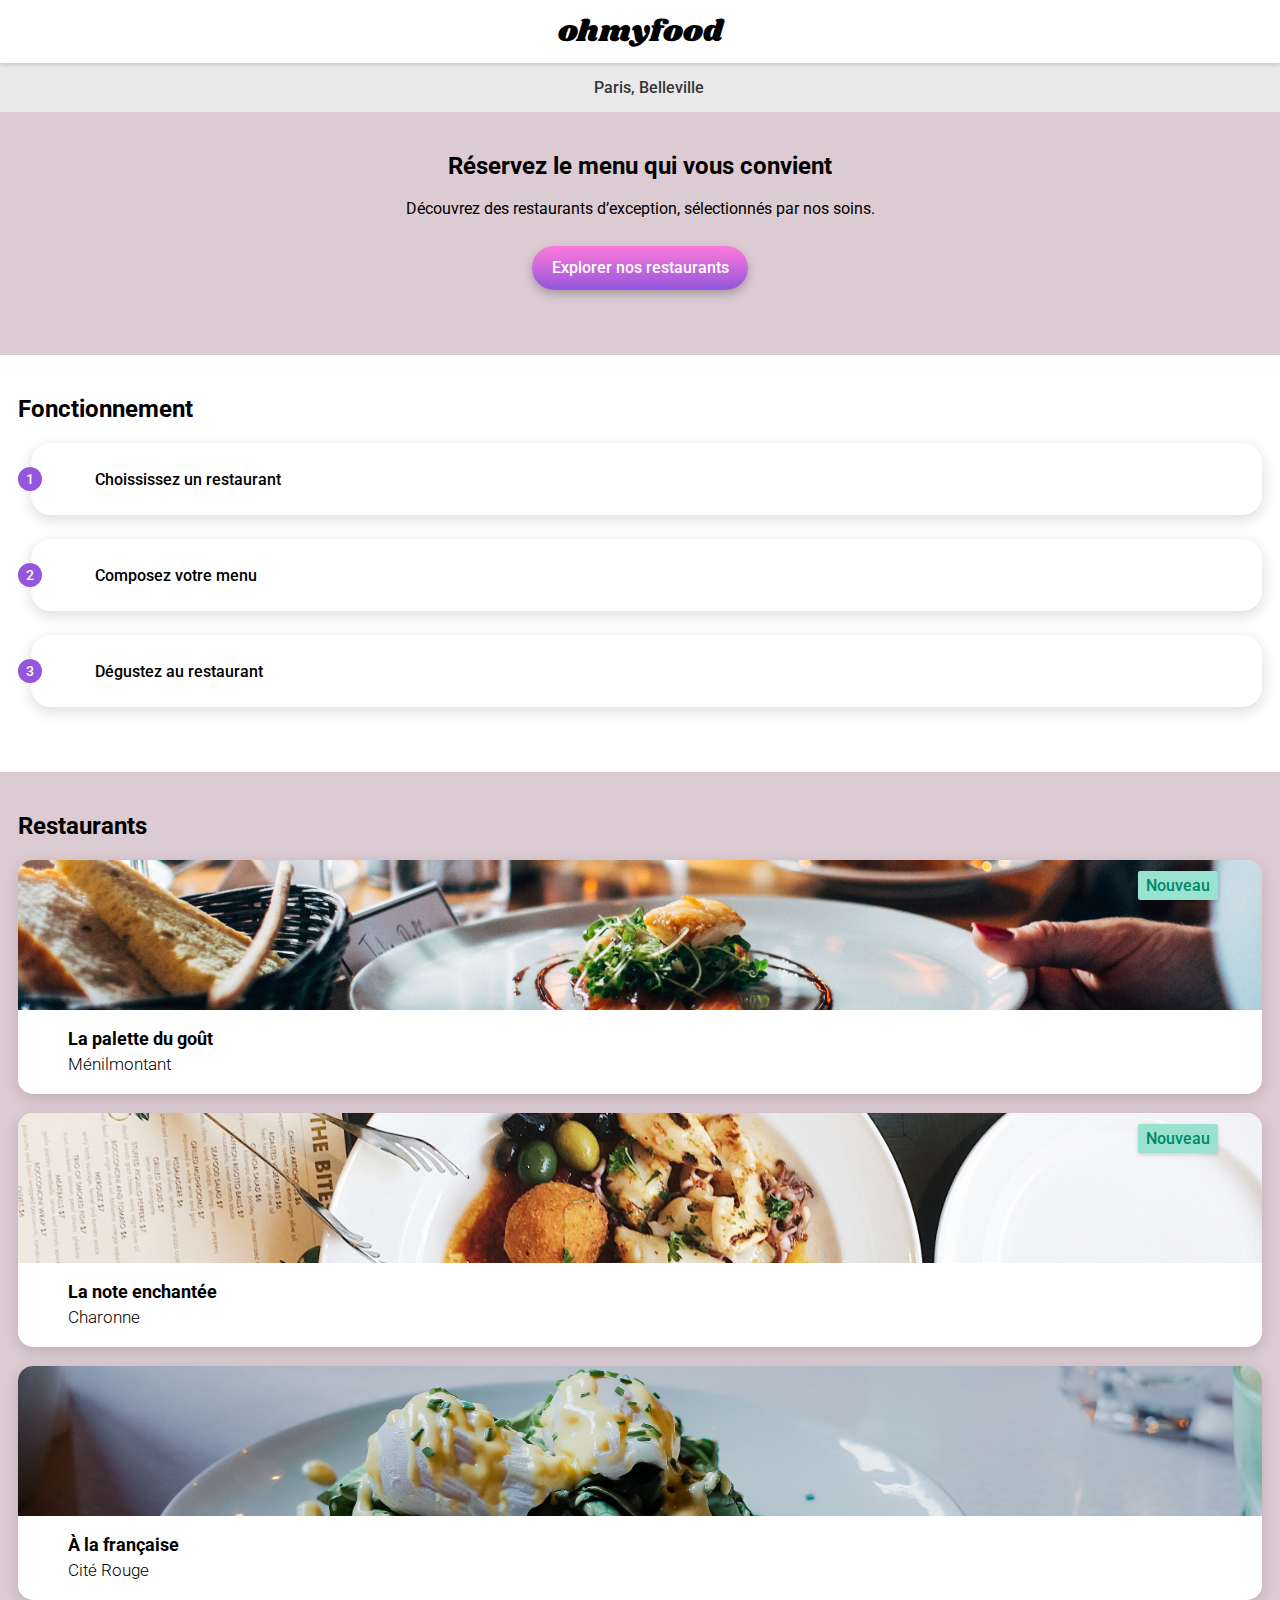
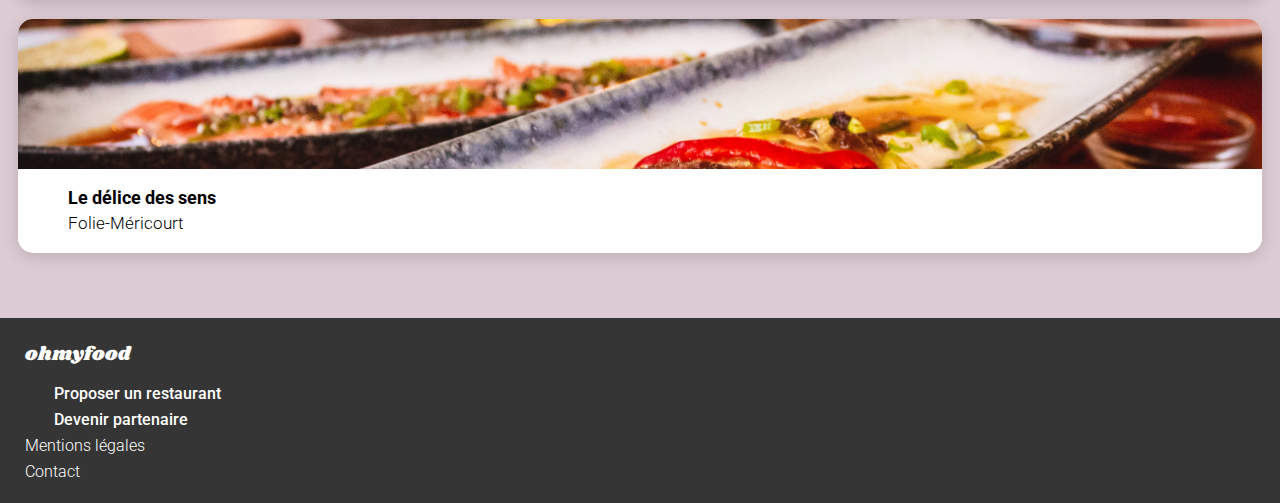
==== index.html @ e741d284 "scss page resto" ====
<!DOCTYPE html>
<html lang="fr">
<head>
    <meta charset="UTF-8">
    <meta name="viewport" content="width=device-width, initial-scale=1.0">
    <title>OhMyFood</title>
    <link rel="preconnect" href="https://fonts.googleapis.com">
    <link rel="preconnect" href="https://fonts.gstatic.com" crossorigin>
    <link href="https://fonts.googleapis.com/css2?family=Roboto:wght@300;400;500;700&display=swap" rel="stylesheet"> 
    <link href="https://fonts.googleapis.com/css2?family=Shrikhand&display=swap" rel="stylesheet">

    <link rel="stylesheet" href="https://cdnjs.cloudflare.com/ajax/libs/font-awesome/6.2.1/css/all.min.css"
        integrity="sha512-MV7K8+y+gLIBoVD59lQIYicR65iaqukzvf/nwasF0nqhPay5w/9lJmVM2hMDcnK1OnMGCdVK+iQrJ7lzPJQd1w=="
        crossorigin="anonymous" referrerpolicy="no-referrer">

    <link rel="stylesheet" href="assets/accueil.css">
    

</head>
<body>    
    <header class="conteneur-flex">
        <a href="index.html" class="logo">
            <h1 class=" titre">ohmyfood</h1>
        </a>
        <div class="localisation conteneur-flex">
            <i class="fa-solid fa-location-dot"></i>
            <p>Paris, Belleville</p>
        </div>
    </header>

    <main>
        <section id="infos" class="infos conteneur-flex">
            <h2 class="sous-titre">Réservez le menu qui vous convient</h2>
            <p>Découvrez des restaurants d’exception, sélectionnés par nos soins.</p>
            <a href="#restaurants" class="btn font-500">Explorer nos restaurants</a>
        </section>

        <section id="fonctionnement" class="fonctionnement bkg-white">
            <h2 class="sous-titre">Fonctionnement</h2>
            <ul class="list-infos conteneur-flex">
                <li class="conteneur-flex">
                    <div class="numero conteneur-flex">
                        <p class="font-500">1</p>
                    </div>
                    <div class="etape conteneur-flex bkg-white">
                        <i class="fa-solid fa-mobile-screen-button"></i>
                        <p class="font-500">Choississez un restaurant</p>
                    </div>
                </li>
                <li class="conteneur-flex">
                    <div class="numero conteneur-flex">
                        <p class="font-500">2</p>
                    </div>
                    <div class="etape conteneur-flex bkg-white">
                        <i class="fa-solid fa-list-ul"></i>
                        <p class="font-500">Composez votre menu</p>
                    </div>
                </li>
                <li class="conteneur-flex">
                    <div class="numero conteneur-flex">
                        <p class="font-500">3</p>
                    </div>
                    <div class="etape conteneur-flex bkg-white">
                        <i class="fa-solid fa-store color-purple"></i>
                        <p class="font-500">Dégustez au restaurant</p>
                    </div>
                </li>
            </ul>
        </section>

        <section id="restaurants" class="restaurants">
            <h2 class="sous-titre">Restaurants</h2>
            <div class="conteneur-grid">
                
                <article class="restaurant bkg-white">
                    <a href="restaurants/1-LaPaletteDuGout.html" class="contener">        
                        <div class="card-image">
                            <img src="assets/images/restaurants/jay-wennington-N_Y88TWmGwA-unsplash.jpg" alt="" class="restaurant-img">
                            <div class="tag-new conteneur-flex font-500"><p>Nouveau</p></div>
                        </div>
                        <div class="card-content conteneur-flex">
                            <div class="card-text">
                                <h3 class="card-title">La palette du goût</h3>
                                <p class="card-infos">Ménilmontant</p>
                            </div>
                            <a href="#">
                                <div class="card-like">
                                    <i class="fa-regular fa-heart"></i>
                                    <i class="fa-solid fa-heart"></i>
                                </div>
                            </a>

                        </div> 
                    </a>
                </article>                

                <article class="restaurant bkg-white">
                    <a href="restaurants/2-LaNoteEnchantee.html" class="contener">
                        <div class="card-image">
                            <img src="assets/images/restaurants/stil-u2Lp8tXIcjw-unsplash.jpg" alt="" class="restaurant-img">
                            <div class="tag-new conteneur-flex font-500"><p>Nouveau</p></div>
                        </div>
                        <div class="card-content conteneur-flex">
                            <div class="card-text">
                                <h3 class="card-title">La note enchantée</h3>
                                <p class="card-infos">Charonne</p>
                            </div>
                            <div class="card-like">
                                <i class="fa-regular fa-heart"></i>
                                <i class="fa-solid fa-heart"></i>
                            </div>
                        </div>
                    </a>
                </article>

                <article class="restaurant bkg-white">
                    <a href="restaurants/3-ALaFrançaise.html" class="contener">    
                        <div class="card-image">
                            <img src="assets/images/restaurants/toa-heftiba-DQKerTsQwi0-unsplash.jpg" alt="" class="restaurant-img">
                        </div>
                        <div class="card-content conteneur-flex">
                            <div class="card-text">
                                <h3 class="card-title">À la française</h3>
                                <p class="card-infos">Cité Rouge</p>
                            </div>
                            <div class="card-like">
                                <i class="fa-regular fa-heart"></i>
                                <i class="fa-solid fa-heart"></i>
                            </div>
                        </div>
                    </a>
                </article>

                <article class="restaurant bkg-white">
                    <a href="restaurants/4-LeDeliceDesSens.html" class="contener">
                        <div class="card-image">
                            <img src="assets/images/restaurants/louis-hansel-shotsoflouis-qNBGVyOCY8Q-unsplash.jpg" alt="" class="restaurant-img">
                        </div>
                        <div class="card-content conteneur-flex">
                            <div class="card-text">
                                <h3 class="card-title">Le délice des sens</h3>
                                <p class="card-infos">Folie-Méricourt</p>
                            </div>
                            <div class="card-like">
                                <i class="fa-regular fa-heart"></i>
                                <i class="fa-solid fa-heart"></i>
                            </div>
                        </div>
                    </a>
                </article>
            </div>
        </section>
   </main>

   <footer class="conteneur-flex">    
        <h2 class="titre-site titre">ohmyfood</h2>
        
        <ul class="lien-footer conteneur-flex">
            <li class="conteneur-flex">
                <div class="icone-footer conteneur-flex">
                    <i class="fa-solid fa-utensils"></i>
                </div>
                <a href="#" class="font-500">Proposer un restaurant</a>
            </li>
            <li class="conteneur-flex">
                <div class="icone-footer conteneur-flex">
                    <i class="fa-solid fa-handshake-angle"></i>
                </div>
                <a href="#" class="font-500">Devenir partenaire</a>
            </li>
            <li class="conteneur-flex">
                <a href="#" class="font-300">Mentions légales</a>
            </li>
            <li class="conteneur-flex">
                <a href="mailto:#" class="font-300">Contact</a>
            </li>
        </ul>
   </footer>
    
</body>
</html>
---- assets/accueil.css ----
@charset "UTF-8";
/* ---------- [ RESET ] */
html, body, div, span, applet, object, iframe,
h1, h2, h3, h4, h5, h6, p, blockquote, pre, a,
abbr, acronym, address, big, cite, code, del, dfn, em, img, ins, kbd, q, s,
samp, small, strike, strong, sub, sup, tt, var, dl, dt, dd, ol, ul, li,
fieldset, form, label, legend, table, caption, tbody, tfoot, thead, tr, th, td, input, button {
  margin: 0;
  padding: 0;
  border: 0;
  outline: 0;
  font-weight: inherit;
  font-style: inherit;
  font-family: inherit;
  vertical-align: baseline;
}

ol,
ul {
  list-style: none;
}

table {
  border-collapse: separate;
  border-spacing: 0;
  vertical-align: middle;
}

caption,
th,
td {
  text-align: left;
  font-weight: normal;
  vertical-align: middle;
}

a {
  text-decoration: none;
}

a img {
  border: none;
}

article, aside, canvas, details, figcaption, figure, footer,
header, hgroup, menu, nav, section, summary, main {
  margin: 0;
  padding: 0;
  border: 0;
  outline: 0;
  display: block;
}

audio, canvas, video {
  display: inline-block;
}

audio:not([controls]),
[hidden] {
  display: none;
}


:root {
  --purple-color: #9356DC;
  --pink-color: #FF79DA;
  --purple-light-color: rgb(176,116,225);
  --pink-light-color: rgb(228,132,224);
  --grey-tiny: #7E7E7E;
  --grey-2: #EAEAEA;
  --grey-dark: #353535;
  --grey-bkg: #ddcbd3;
  --green-color: #99E2D0;
  --green-text-color: #008766;
  --box-shadox-card: 0px 3px 15px 0px rgba(0,0,0,0.3);
  --box-shadow-tag: 0px 2px 4px 0px rgba(0, 0, 0, 0.15);
  --gradient-normal: linear-gradient(var(--pink-color),var(--purple-color));
  --gradient-hover: linear-gradient(var(--pink-light-color), var(--purple-light-color));
}

/****************** Général **********************/
* {
  font-family: "Roboto", sans-serif;
  font-size: 16px;
}

main {
  background-color: var(--grey-bkg);
}

.titre {
  font-family: "Shrikhand", sans-serif;
}

a {
  display: inline-block;
  color: #000;
}

.conteneur-flex {
  display: flex;
}

.font-500 {
  font-weight: 500;
}

.font-300 {
  font-weight: 300;
}

.bkg-white {
  background-color: white;
}

/******** logo/header *********/
header {
  flex-direction: column;
}
header .logo {
  z-index: 3;
  width: 100%;
  box-shadow: 0px 2px 4px 0px rgba(0, 0, 0, 0.15);
  text-align: center;
  padding: 0.6rem 0;
}
header .logo .titre {
  font-size: 1.9rem;
}

/* images des restaurants */
.contener {
  width: 100%;
}

.restaurant-img {
  object-fit: cover;
  width: 100%;
  height: 150px;
}

/* boutons */
.btn {
  background: var(--gradient-normal);
  box-shadow: 0px 4px 10px 0px rgba(0, 0, 0, 0.25);
  border-radius: 25px;
  padding: 0.8rem 1.2rem;
  color: white;
}
.btn:hover {
  background: var(--gradient-hover);
  box-shadow: 0px 4px 15px 0px rgba(0, 0, 0, 0.35);
}

/* animation des coeurs */
.card-like .fa-heart {
  font-size: 1.3rem;
}
.card-like .fa-solid {
  display: none;
}
.card-like .fa-regular {
  color: #353535;
}
.card-like:hover .fa-regular {
  display: none;
}
.card-like:hover .fa-solid {
  display: block;
  background: linear-gradient(var(--purple-color), var(--pink-color));
  background-clip: border-box;
  -webkit-background-clip: text;
  -webkit-text-fill-color: transparent;
}

/***************** Footer ********************/
footer {
  padding: 22px 25px;
  background-color: var(--grey-dark);
  flex-direction: column;
  gap: 1rem;
}
footer .titre, footer i, footer a {
  color: white;
}
footer .titre {
  font-size: 1.2rem;
}
footer ul {
  flex-direction: column;
  gap: 0.45rem;
}
footer ul li {
  align-items: center;
}
footer .icone-footer {
  width: 0.8rem;
  padding-right: 1rem;
}

/* Le code ci-dessous correspond à la version responsive uniquement */
/****** Media queries ***********/
/* Medium devices (tablets) */
/* Large devices (desktop) */
section {
  padding: 40px 18px 65px 18px;
}

.sous-titre {
  font-size: 1.5rem;
  font-weight: 700;
}

.fonctionnement h2, .restaurants h2 {
  margin-bottom: 20px;
}

header .localisation {
  width: 100%;
  justify-content: center;
  padding: 15px 0;
  background-color: var(--grey-2);
  color: var(--grey-dark);
  font-weight: 500;
}
header .localisation i {
  padding-right: 17px;
}

.infos {
  flex-direction: column;
  align-items: center;
  text-align: center;
}
.infos .sous-titre {
  padding-bottom: 1.2rem;
}
.infos p {
  padding-bottom: 1.7rem;
}

.fonctionnement .list-infos {
  flex-direction: column;
  gap: 1.5rem;
}
.fonctionnement .list-infos li {
  align-items: center;
}
.fonctionnement .numero {
  height: 1.5rem;
  width: 1.5rem;
  border-radius: 1rem;
  background-color: var(--purple-color);
  align-items: center;
  z-index: 2;
}
.fonctionnement .numero p {
  color: white;
  width: 1.5rem;
  font-size: 0.9rem;
  text-align: center;
}
.fonctionnement .etape {
  align-items: center;
  border-radius: 20px;
  box-shadow: 0px 4px 15px 0px rgba(0, 0, 0, 0.15);
  width: 100%;
  position: relative;
  left: -0.7rem;
  margin-right: -0.7rem;
  height: 72px;
  padding-right: 0.6rem;
}
.fonctionnement i {
  color: var(--grey-tiny);
  width: 3.4rem;
  text-align: center;
  padding-left: 0.6rem;
}
.fonctionnement i.color-purple {
  color: var(--purple-color);
}

.restaurants .conteneur-grid {
  display: grid;
  grid-template-columns: repeat(1fr);
  gap: 1.2rem;
}
.restaurants .restaurant {
  border-radius: 15px;
  box-shadow: 0px 4px 15px 0px rgba(0, 0, 0, 0.15);
}
.restaurants .restaurant .card-title {
  font-size: 1.1rem;
  font-weight: 700;
  margin-bottom: 0.3rem;
}
.restaurants .restaurant .card-infos {
  font-size: 1.05rem;
  font-weight: 300;
}
.restaurants .restaurant .card-image {
  position: relative;
}
.restaurants .restaurant .card-image img {
  border-radius: 15px 15px 0 0;
}
.restaurants .restaurant .card-image .tag-new {
  background-color: var(--green-color);
  color: var(--green-text-color);
  font-size: 0.9rem;
  border-radius: 0.13rem;
  z-index: 2;
  position: absolute;
  top: 7%;
  right: 3.5%;
  box-shadow: 0px 2px 4px 0px rgba(0, 0, 0, 0.15);
  min-width: 80px;
  min-height: 29px;
  justify-content: center;
  align-items: center;
}
.restaurants .restaurant .card-image .tag-new p {
  padding: 0.1rem 0.3rem;
}
.restaurants .restaurant .card-content {
  justify-content: space-between;
  align-items: center;
  padding: 15px 7.5% 20px 4%;
}

/*# sourceMappingURL=accueil.css.map */
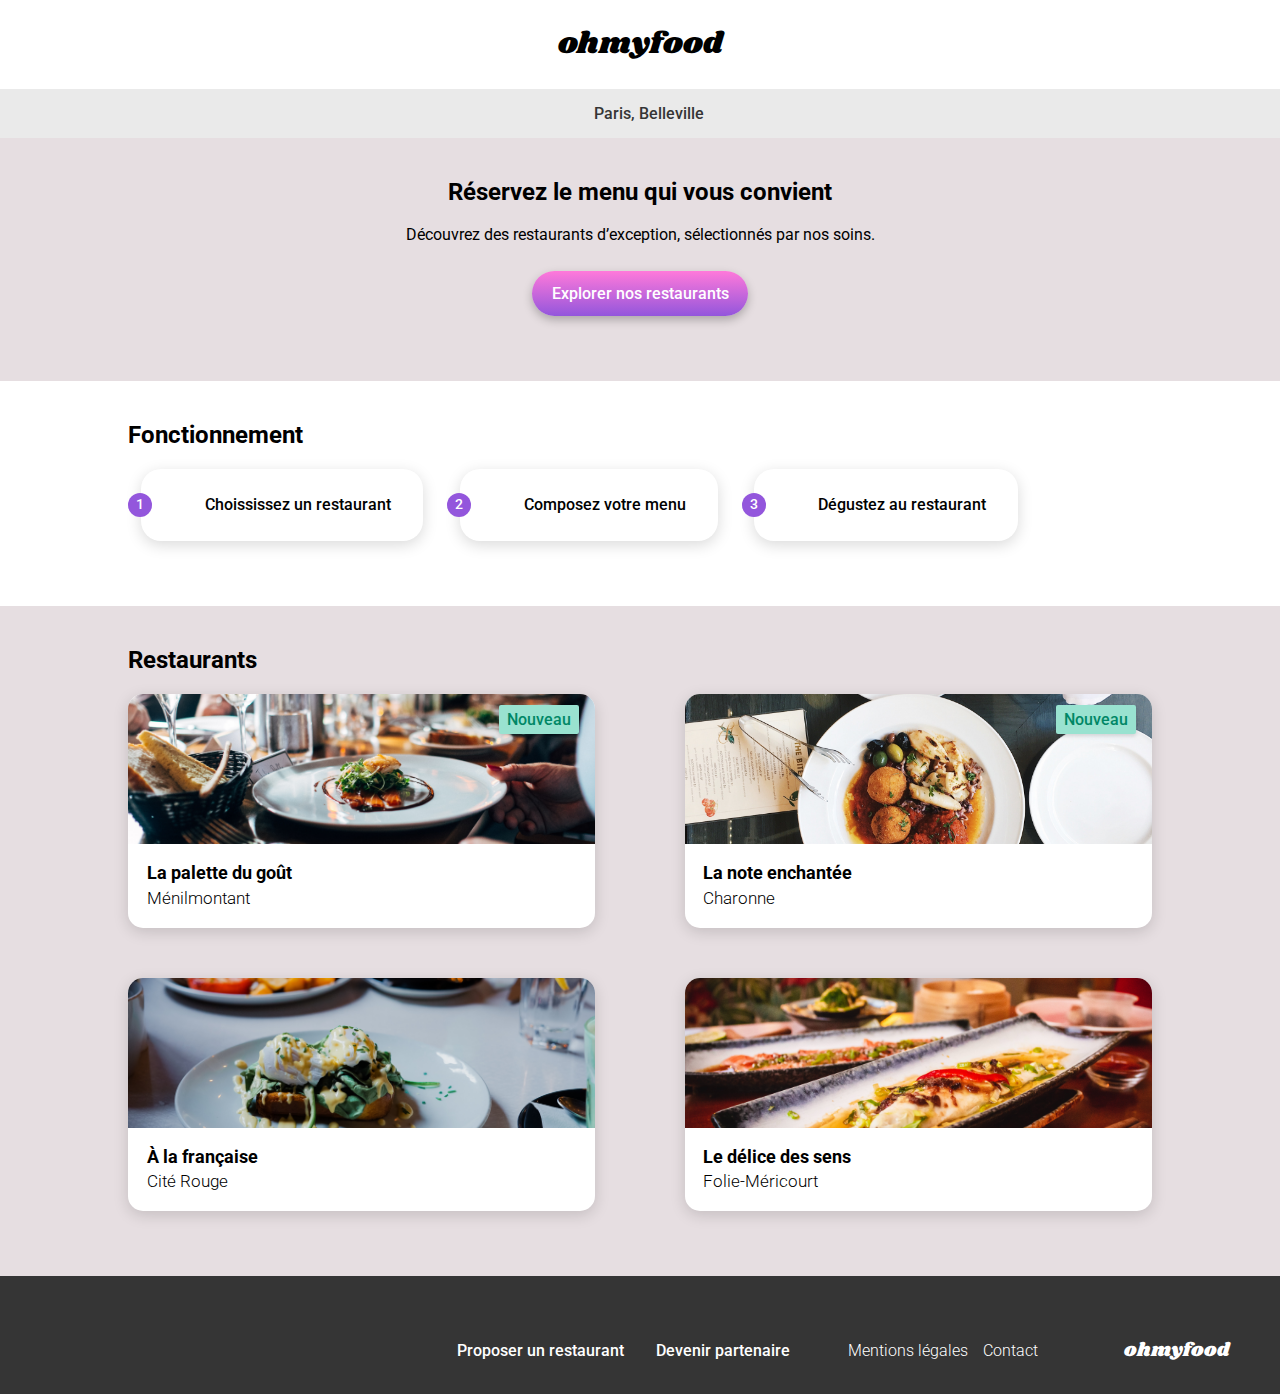
==== commit 855a2e15: "intégration du responsive" ====
--- a/index.html
+++ b/index.html
@@ -1,12 +1,13 @@
 <!DOCTYPE html>
 <html lang="fr">
+
 <head>
     <meta charset="UTF-8">
     <meta name="viewport" content="width=device-width, initial-scale=1.0">
     <title>OhMyFood</title>
     <link rel="preconnect" href="https://fonts.googleapis.com">
     <link rel="preconnect" href="https://fonts.gstatic.com" crossorigin>
-    <link href="https://fonts.googleapis.com/css2?family=Roboto:wght@300;400;500;700&display=swap" rel="stylesheet"> 
+    <link href="https://fonts.googleapis.com/css2?family=Roboto:wght@300;400;500;700&display=swap" rel="stylesheet">
     <link href="https://fonts.googleapis.com/css2?family=Shrikhand&display=swap" rel="stylesheet">
 
     <link rel="stylesheet" href="https://cdnjs.cloudflare.com/ajax/libs/font-awesome/6.2.1/css/all.min.css"
@@ -14,10 +15,11 @@
         crossorigin="anonymous" referrerpolicy="no-referrer">
 
     <link rel="stylesheet" href="assets/accueil.css">
-    
+
 
 </head>
-<body>    
+
+<body>
     <header class="conteneur-flex">
         <a href="index.html" class="logo">
             <h1 class=" titre">ohmyfood</h1>
@@ -37,7 +39,7 @@
 
         <section id="fonctionnement" class="fonctionnement bkg-white">
             <h2 class="sous-titre">Fonctionnement</h2>
-            <ul class="list-infos conteneur-flex">
+            <ul class="list-etapes conteneur-flex">
                 <li class="conteneur-flex">
                     <div class="numero conteneur-flex">
                         <p class="font-500">1</p>
@@ -71,34 +73,36 @@
         <section id="restaurants" class="restaurants">
             <h2 class="sous-titre">Restaurants</h2>
             <div class="conteneur-grid">
-                
                 <article class="restaurant bkg-white">
-                    <a href="restaurants/1-LaPaletteDuGout.html" class="contener">        
+                    <a href="restaurants/1-LaPaletteDuGout.html" class="contener">
                         <div class="card-image">
-                            <img src="assets/images/restaurants/jay-wennington-N_Y88TWmGwA-unsplash.jpg" alt="" class="restaurant-img">
-                            <div class="tag-new conteneur-flex font-500"><p>Nouveau</p></div>
+                            <img src="assets/images/restaurants/jay-wennington-N_Y88TWmGwA-unsplash.jpg" alt=""
+                                class="restaurant-img">
+                            <div class="tag-new conteneur-flex font-500">
+                                <p>Nouveau</p>
+                            </div>
                         </div>
                         <div class="card-content conteneur-flex">
                             <div class="card-text">
                                 <h3 class="card-title">La palette du goût</h3>
                                 <p class="card-infos">Ménilmontant</p>
                             </div>
-                            <a href="#">
-                                <div class="card-like">
-                                    <i class="fa-regular fa-heart"></i>
-                                    <i class="fa-solid fa-heart"></i>
-                                </div>
-                            </a>
-
-                        </div> 
+                            <div class="card-like">
+                                <i class="fa-regular fa-heart"></i>
+                                <i class="fa-solid fa-heart"></i>
+                            </div>
+                        </div>
                     </a>
-                </article>                
+                </article>
 
                 <article class="restaurant bkg-white">
                     <a href="restaurants/2-LaNoteEnchantee.html" class="contener">
                         <div class="card-image">
-                            <img src="assets/images/restaurants/stil-u2Lp8tXIcjw-unsplash.jpg" alt="" class="restaurant-img">
-                            <div class="tag-new conteneur-flex font-500"><p>Nouveau</p></div>
+                            <img src="assets/images/restaurants/stil-u2Lp8tXIcjw-unsplash.jpg" alt=""
+                                class="restaurant-img">
+                            <div class="tag-new conteneur-flex font-500">
+                                <p>Nouveau</p>
+                            </div>
                         </div>
                         <div class="card-content conteneur-flex">
                             <div class="card-text">
@@ -114,9 +118,10 @@
                 </article>
 
                 <article class="restaurant bkg-white">
-                    <a href="restaurants/3-ALaFrançaise.html" class="contener">    
+                    <a href="restaurants/3-ALaFrançaise.html" class="contener">
                         <div class="card-image">
-                            <img src="assets/images/restaurants/toa-heftiba-DQKerTsQwi0-unsplash.jpg" alt="" class="restaurant-img">
+                            <img src="assets/images/restaurants/toa-heftiba-DQKerTsQwi0-unsplash.jpg" alt=""
+                                class="restaurant-img">
                         </div>
                         <div class="card-content conteneur-flex">
                             <div class="card-text">
@@ -134,7 +139,8 @@
                 <article class="restaurant bkg-white">
                     <a href="restaurants/4-LeDeliceDesSens.html" class="contener">
                         <div class="card-image">
-                            <img src="assets/images/restaurants/louis-hansel-shotsoflouis-qNBGVyOCY8Q-unsplash.jpg" alt="" class="restaurant-img">
+                            <img src="assets/images/restaurants/louis-hansel-shotsoflouis-qNBGVyOCY8Q-unsplash.jpg"
+                                alt="" class="restaurant-img">
                         </div>
                         <div class="card-content conteneur-flex">
                             <div class="card-text">
@@ -150,32 +156,33 @@
                 </article>
             </div>
         </section>
-   </main>
+    </main>
 
-   <footer class="conteneur-flex">    
+    <footer class="conteneur-flex">
         <h2 class="titre-site titre">ohmyfood</h2>
-        
+
         <ul class="lien-footer conteneur-flex">
-            <li class="conteneur-flex">
+            <li class="conteneur-flex element-1">
                 <div class="icone-footer conteneur-flex">
                     <i class="fa-solid fa-utensils"></i>
                 </div>
                 <a href="#" class="font-500">Proposer un restaurant</a>
             </li>
-            <li class="conteneur-flex">
+            <li class="conteneur-flex element-1">
                 <div class="icone-footer conteneur-flex">
                     <i class="fa-solid fa-handshake-angle"></i>
                 </div>
                 <a href="#" class="font-500">Devenir partenaire</a>
             </li>
-            <li class="conteneur-flex">
+            <li class="conteneur-flex element-2">
                 <a href="#" class="font-300">Mentions légales</a>
             </li>
-            <li class="conteneur-flex">
+            <li class="conteneur-flex element-2">
                 <a href="mailto:#" class="font-300">Contact</a>
             </li>
         </ul>
-   </footer>
-    
+    </footer>
+
 </body>
+
 </html>--- a/assets/accueil.css
+++ b/assets/accueil.css
@@ -64,21 +64,21 @@
 :root {
   --purple-color: #9356DC;
   --pink-color: #FF79DA;
-  --purple-light-color: rgb(176,116,225);
-  --pink-light-color: rgb(228,132,224);
+  --purple-light-color: rgb(176, 116, 225);
+  --pink-light-color: rgb(228, 132, 224);
   --grey-tiny: #7E7E7E;
   --grey-2: #EAEAEA;
   --grey-dark: #353535;
-  --grey-bkg: #ddcbd3;
+  --grey-bkg: #e6dee1;
   --green-color: #99E2D0;
   --green-text-color: #008766;
-  --box-shadox-card: 0px 3px 15px 0px rgba(0,0,0,0.3);
+  --box-shadox-card: 0px 3px 15px 0px rgba(0, 0, 0, 0.3);
   --box-shadow-tag: 0px 2px 4px 0px rgba(0, 0, 0, 0.15);
-  --gradient-normal: linear-gradient(var(--pink-color),var(--purple-color));
+  --gradient-normal: linear-gradient(var(--pink-color), var(--purple-color));
   --gradient-hover: linear-gradient(var(--pink-light-color), var(--purple-light-color));
 }
 
-/****************** Général **********************/
+/********* Général **********/
 * {
   font-family: "Roboto", sans-serif;
   font-size: 16px;
@@ -118,9 +118,7 @@
   flex-direction: column;
 }
 header .logo {
-  z-index: 3;
   width: 100%;
-  box-shadow: 0px 2px 4px 0px rgba(0, 0, 0, 0.15);
   text-align: center;
   padding: 0.6rem 0;
 }
@@ -128,7 +126,7 @@
   font-size: 1.9rem;
 }
 
-/* images des restaurants */
+/****** images des restaurants ******/
 .contener {
   width: 100%;
 }
@@ -139,7 +137,7 @@
   height: 150px;
 }
 
-/* boutons */
+/****** boutons ******/
 .btn {
   background: var(--gradient-normal);
   box-shadow: 0px 4px 10px 0px rgba(0, 0, 0, 0.25);
@@ -152,7 +150,7 @@
   box-shadow: 0px 4px 15px 0px rgba(0, 0, 0, 0.35);
 }
 
-/* animation des coeurs */
+/****** animation des coeurs ******/
 .card-like .fa-heart {
   font-size: 1.3rem;
 }
@@ -173,14 +171,16 @@
   -webkit-text-fill-color: transparent;
 }
 
-/***************** Footer ********************/
+/******* Footer ********/
 footer {
   padding: 22px 25px;
   background-color: var(--grey-dark);
   flex-direction: column;
   gap: 1rem;
 }
-footer .titre, footer i, footer a {
+footer .titre,
+footer i,
+footer a {
   color: white;
 }
 footer .titre {
@@ -202,8 +202,40 @@
 /****** Media queries ***********/
 /* Medium devices (tablets) */
 /* Large devices (desktop) */
+@media (min-width: 1024px) {
+  header .logo {
+    padding: 1.4rem 0;
+  }
+  footer {
+    flex-direction: row;
+    justify-content: flex-end;
+    padding: 60px 50px 30px 25px;
+  }
+  footer h2 {
+    order: 2;
+  }
+  footer ul {
+    flex-direction: row;
+    order: 1;
+    gap: 10px;
+  }
+  footer ul .element-1 {
+    width: 11.8rem;
+  }
+  footer ul .element-2 {
+    width: 7.8rem;
+  }
+  footer .icone-footer {
+    width: auto;
+    padding-right: 0.4rem;
+  }
+}
+/****** Général *******/
 section {
-  padding: 40px 18px 65px 18px;
+  padding-top: 40px;
+  padding-bottom: 65px;
+  padding-left: 4vw;
+  padding-right: 4vw;
 }
 
 .sous-titre {
@@ -215,6 +247,11 @@
   margin-bottom: 20px;
 }
 
+/******** logo/header *********/
+header .logo {
+  z-index: 2;
+  box-shadow: 0px 2px 4px 0px rgba(0, 0, 0, 0.15);
+}
 header .localisation {
   width: 100%;
   justify-content: center;
@@ -227,6 +264,7 @@
   padding-right: 17px;
 }
 
+/***** partie Infos *****/
 .infos {
   flex-direction: column;
   align-items: center;
@@ -239,11 +277,12 @@
   padding-bottom: 1.7rem;
 }
 
-.fonctionnement .list-infos {
+/***** partie Fonctionnement *****/
+.fonctionnement .list-etapes {
   flex-direction: column;
   gap: 1.5rem;
 }
-.fonctionnement .list-infos li {
+.fonctionnement .list-etapes li {
   align-items: center;
 }
 .fonctionnement .numero {
@@ -269,7 +308,7 @@
   left: -0.7rem;
   margin-right: -0.7rem;
   height: 72px;
-  padding-right: 0.6rem;
+  padding-right: 1rem;
 }
 .fonctionnement i {
   color: var(--grey-tiny);
@@ -281,23 +320,20 @@
   color: var(--purple-color);
 }
 
+/***** partie liste des restaurants *****/
 .restaurants .conteneur-grid {
   display: grid;
-  grid-template-columns: repeat(1fr);
+  grid-template-columns: 1fr;
   gap: 1.2rem;
 }
 .restaurants .restaurant {
   border-radius: 15px;
   box-shadow: 0px 4px 15px 0px rgba(0, 0, 0, 0.15);
 }
-.restaurants .restaurant .card-title {
-  font-size: 1.1rem;
-  font-weight: 700;
-  margin-bottom: 0.3rem;
-}
-.restaurants .restaurant .card-infos {
-  font-size: 1.05rem;
-  font-weight: 300;
+.restaurants .restaurant .card-content {
+  justify-content: space-between;
+  align-items: center;
+  padding: 15px 7.5% 20px 4%;
 }
 .restaurants .restaurant .card-image {
   position: relative;
@@ -323,10 +359,45 @@
 .restaurants .restaurant .card-image .tag-new p {
   padding: 0.1rem 0.3rem;
 }
-.restaurants .restaurant .card-content {
-  justify-content: space-between;
-  align-items: center;
-  padding: 15px 7.5% 20px 4%;
+.restaurants .restaurant .card-title {
+  font-size: 1.1rem;
+  font-weight: 700;
+  margin-bottom: 0.3rem;
+}
+.restaurants .restaurant .card-infos {
+  font-size: 1.05rem;
+  font-weight: 300;
+}
+
+/* Le code ci-dessous correspond à la version responsive uniquement */
+/****** Media queries ***********/
+/* Medium devices (tablets) */
+@media (min-width: 768px) {
+  .fonctionnement .list-etapes {
+    flex-direction: row;
+  }
+  .fonctionnement .etape {
+    padding-right: 2rem;
+  }
+  .restaurants .conteneur-grid {
+    grid-template-columns: 1fr 1fr;
+    column-gap: 7vw;
+    row-gap: 50px;
+  }
+}
+/* Large devices (desktop) */
+@media (min-width: 1024px) {
+  header .logo {
+    box-shadow: none;
+  }
+  main {
+    max-width: 1440px;
+    margin: auto;
+  }
+  section {
+    padding-left: 10vw;
+    padding-right: 10vw;
+  }
 }
 
 /*# sourceMappingURL=accueil.css.map */
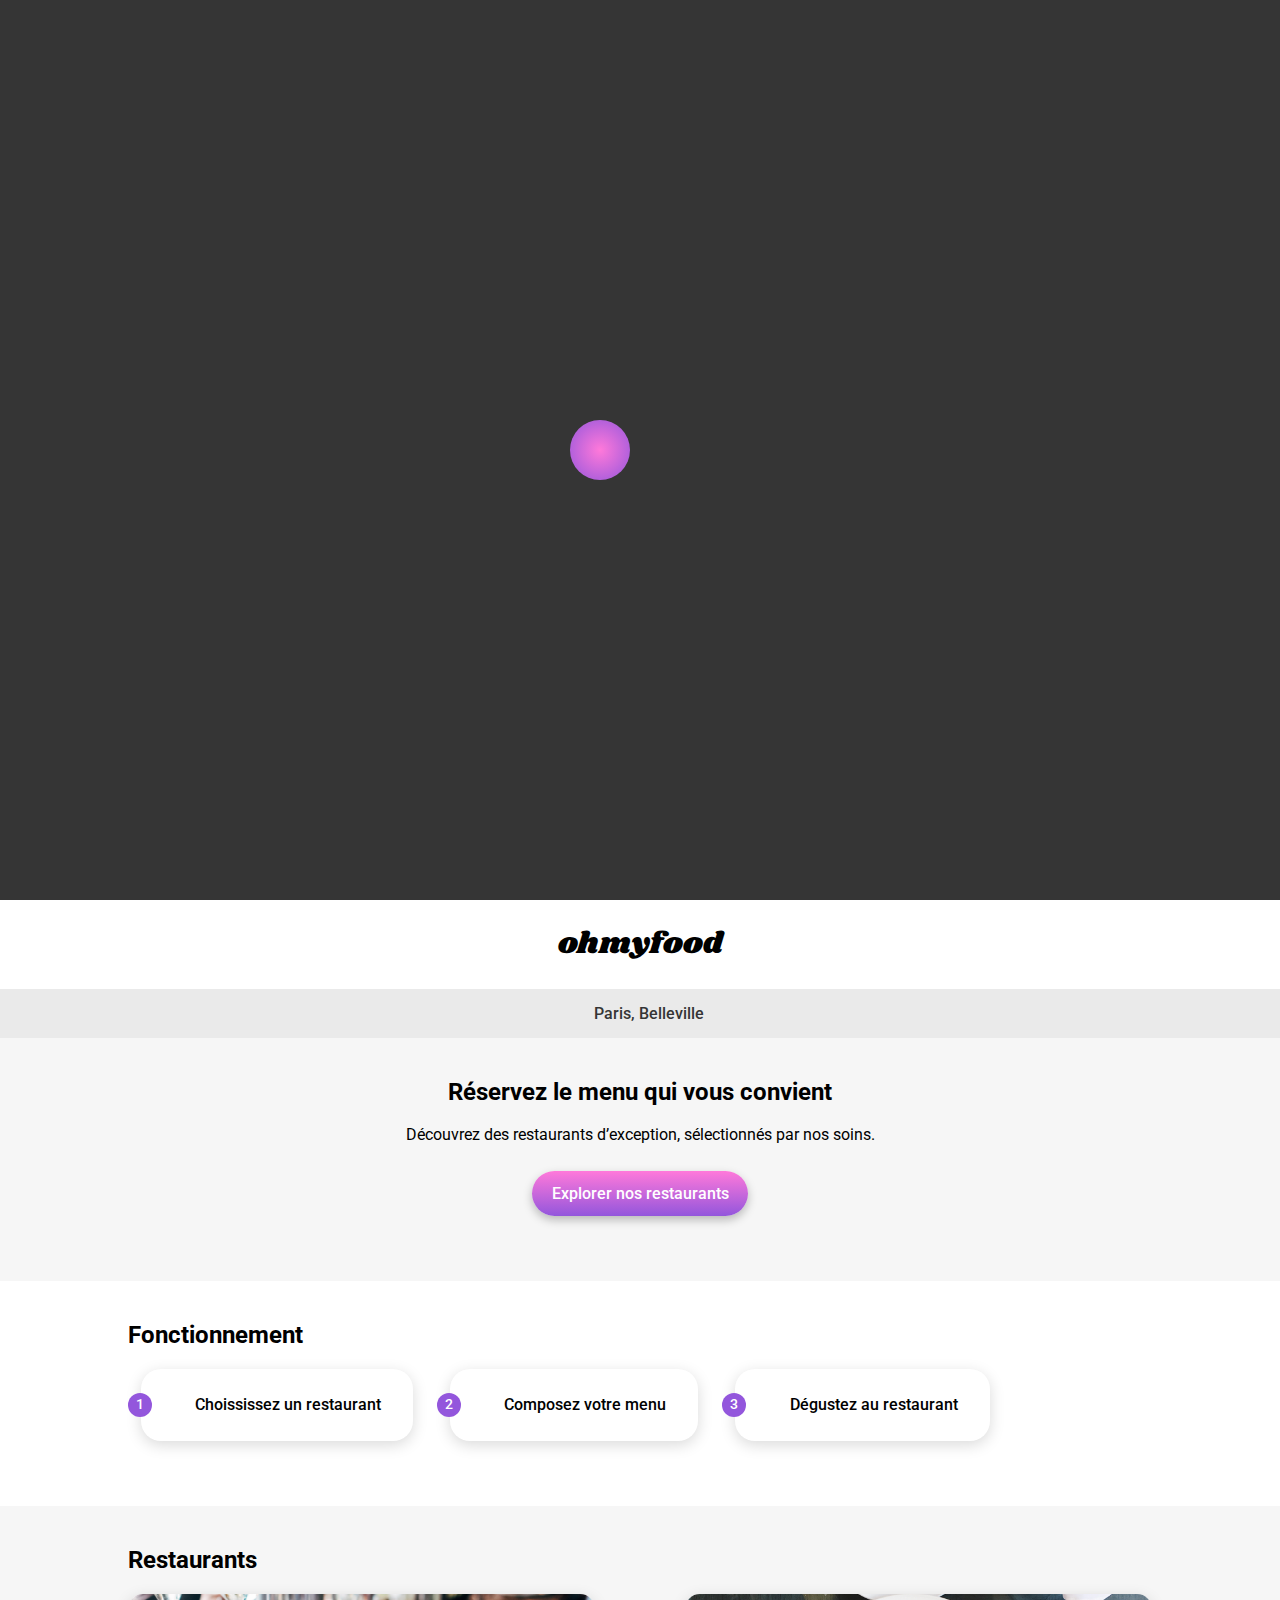
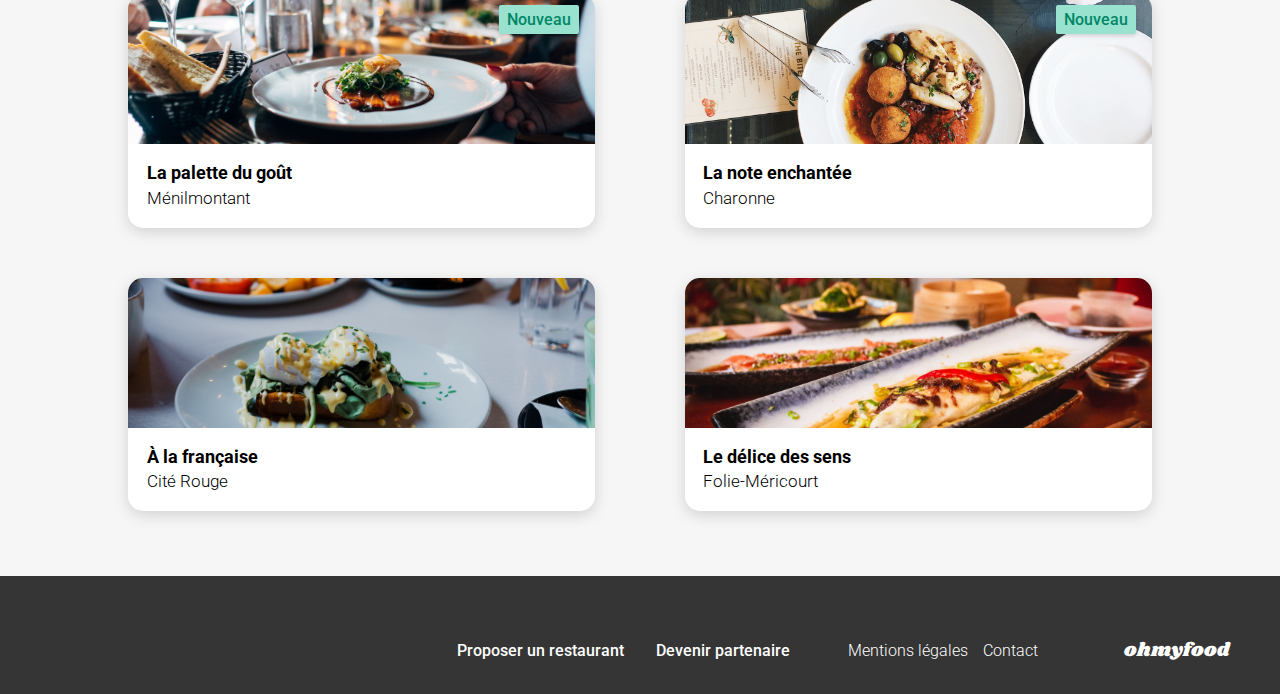
==== commit 08e7458c: "animation du loader" ====
--- a/index.html
+++ b/index.html
@@ -20,6 +20,22 @@
 </head>
 
 <body>
+    <div class="loader-wrapper">
+        <div class="pacmans">
+            <div class="pacman1"></div>
+            <div class="pacman2"></div>
+        </div>
+
+        <div class="icones">
+          <div class="icone burger"><i class="fa-solid fa-burger"></i></div>
+          <div class="icone apple"><i class="fa-solid fa-apple-whole"></i></div>
+          <div class="icone burger"><i class="fa-solid fa-burger"></i></div>
+          <div class="icone apple"><i class="fa-solid fa-apple-whole"></i></div>
+          <div class="icone burger"><i class="fa-solid fa-burger"></i></div>  
+        </div>
+    </div>
+
+
     <header class="conteneur-flex">
         <a href="index.html" class="logo">
             <h1 class=" titre">ohmyfood</h1>
--- a/assets/accueil.css
+++ b/assets/accueil.css
@@ -69,7 +69,7 @@
   --grey-tiny: #7E7E7E;
   --grey-2: #EAEAEA;
   --grey-dark: #353535;
-  --grey-bkg: #e6dee1;
+  --grey-bkg: #f6f6f6;
   --green-color: #99E2D0;
   --green-text-color: #008766;
   --box-shadox-card: 0px 3px 15px 0px rgba(0, 0, 0, 0.3);
@@ -82,6 +82,7 @@
 * {
   font-family: "Roboto", sans-serif;
   font-size: 16px;
+  box-sizing: border-box;
 }
 
 main {
@@ -228,6 +229,171 @@
   footer .icone-footer {
     width: auto;
     padding-right: 0.4rem;
+  }
+}
+/********* Loader **********/
+.loader-wrapper {
+  height: 100vh;
+  background-color: var(--grey-dark);
+  display: flex;
+  justify-content: center;
+  align-items: center;
+  position: relative;
+  color: white;
+  animation: loader-opacity 8s linear forwards;
+}
+
+.pacmans {
+  display: flex;
+  flex-direction: column;
+  z-index: 2;
+}
+
+.pacman1, .pacman2 {
+  width: 60px;
+  height: 30px;
+}
+
+.pacman1 {
+  border-radius: 100px 100px 0 0;
+  animation: pac-top 0.8s linear infinite;
+  transform-origin: center bottom;
+  background: radial-gradient(ellipse at bottom, rgb(255, 121, 218) 0%, rgb(147, 86, 220) 100%);
+}
+
+.pacman2 {
+  border-radius: 0 0 100px 100px;
+  animation: pac-bot 0.8s linear infinite;
+  transform-origin: center top;
+  background: radial-gradient(ellipse at top, rgb(255, 121, 218) 0%, rgb(147, 86, 220) 100%);
+}
+
+.icones {
+  display: flex;
+  gap: 20px;
+}
+
+.icones .icone:nth-child(1) {
+  animation: dot-stage1b 1.6s infinite;
+}
+
+.icones .icone:nth-child(2) {
+  animation: dot-stage2b 1.6s infinite;
+}
+
+.icones .icone:nth-child(3) {
+  animation: dot-stage3b 1.6s infinite;
+}
+
+.icones .icone:nth-child(4) {
+  animation: dot-stage4b 1.6s infinite;
+}
+
+.icones .icone:nth-child(5) {
+  left: -20px;
+  animation: dot-stage5b 1.6s infinite;
+}
+
+@keyframes pac-top {
+  0% {
+    transform: rotate(0);
+  }
+  50% {
+    transform: rotate(-30deg);
+  }
+  100% {
+    transform: rotate(0);
+  }
+}
+@keyframes pac-bot {
+  0% {
+    transform: rotate(0);
+  }
+  50% {
+    transform: rotate(30deg);
+  }
+  100% {
+    transform: rotate(0);
+  }
+}
+@keyframes dot-stage1b {
+  0% {
+    transform: translate(0, 0) scale(1);
+  }
+  33.33% {
+    transform: translate(-24px, 0) scale(0.5);
+  }
+  66.67% {
+    transform: translate(-24px, 0) scale(0);
+  }
+  100% {
+    transform: translate(-24px, 0) scale(0);
+  }
+}
+@keyframes dot-stage2b {
+  0% {
+    transform: translate(0, 0) scale(1);
+  }
+  33.33% {
+    transform: translate(-24px, 0) scale(1);
+  }
+  66.67% {
+    transform: translate(-48px, 0) scale(0.5);
+  }
+  100% {
+    transform: translate(-48px, 0) scale(0);
+  }
+}
+@keyframes dot-stage3b {
+  0% {
+    transform: translate(0, 0) scale(1);
+  }
+  33.33% {
+    transform: translate(-24px, 0) scale(1);
+  }
+  66.67% {
+    transform: translate(-48px, 0) scale(1);
+  }
+  100% {
+    transform: translate(-72px, 0) scale(1);
+  }
+}
+@keyframes dot-stage4b {
+  0% {
+    transform: translate(0, 0) scale(0.5);
+  }
+  33.33% {
+    transform: translate(-24px, 0) scale(1);
+  }
+  66.67% {
+    transform: translate(-48px, 0) scale(1);
+  }
+  100% {
+    transform: translate(-72px, 0) scale(1);
+  }
+}
+@keyframes dot-stage5b {
+  0% {
+    transform: translate(0, 0) scale(0);
+  }
+  33.33% {
+    transform: translate(-24px, 0) scale(0);
+  }
+  66.67% {
+    transform: translate(-48px, 0) scale(0.5);
+  }
+  100% {
+    transform: translate(-72px, 0) scale(1);
+  }
+}
+@keyframes loader-opacity {
+  0%, 99.9% {
+    opacity: 1;
+    height: 100vh;
+  }
+  100% {
+    opacity: 0;
+    height: 0;
   }
 }
 /****** Général *******/
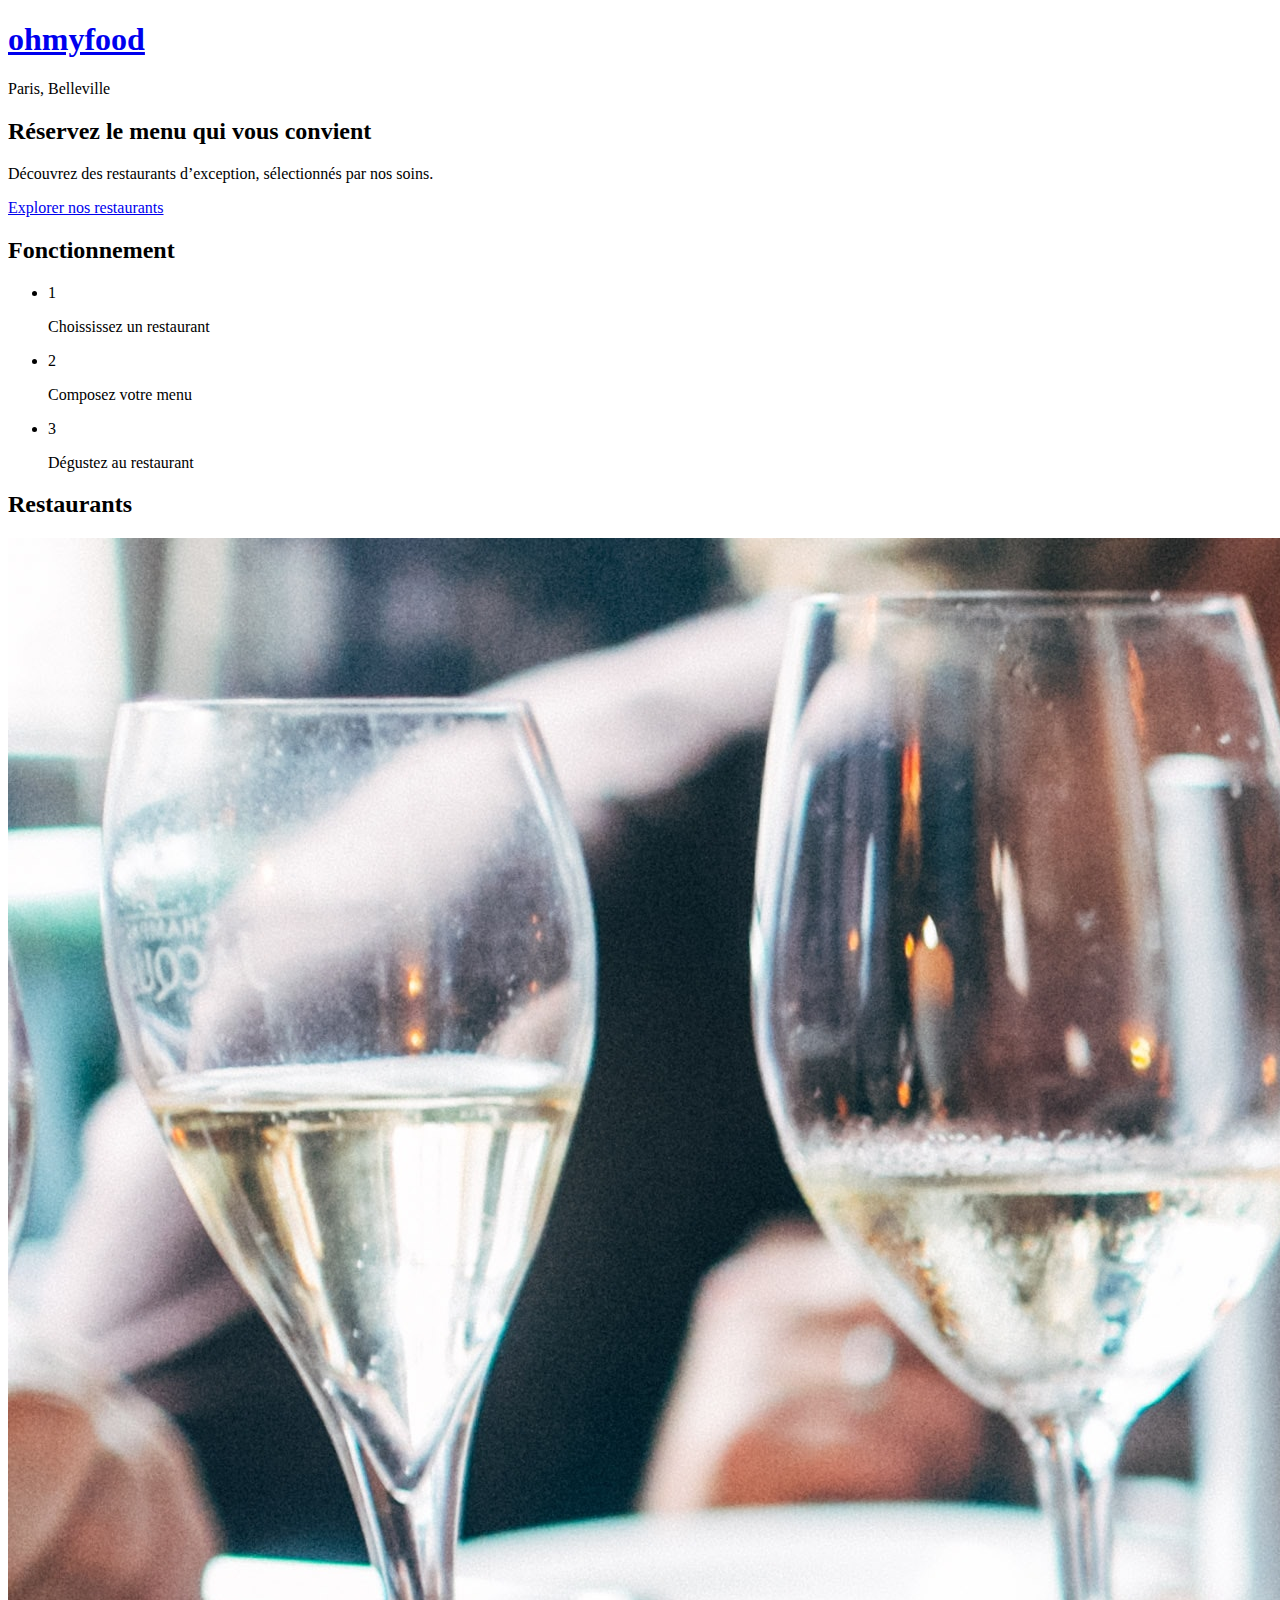
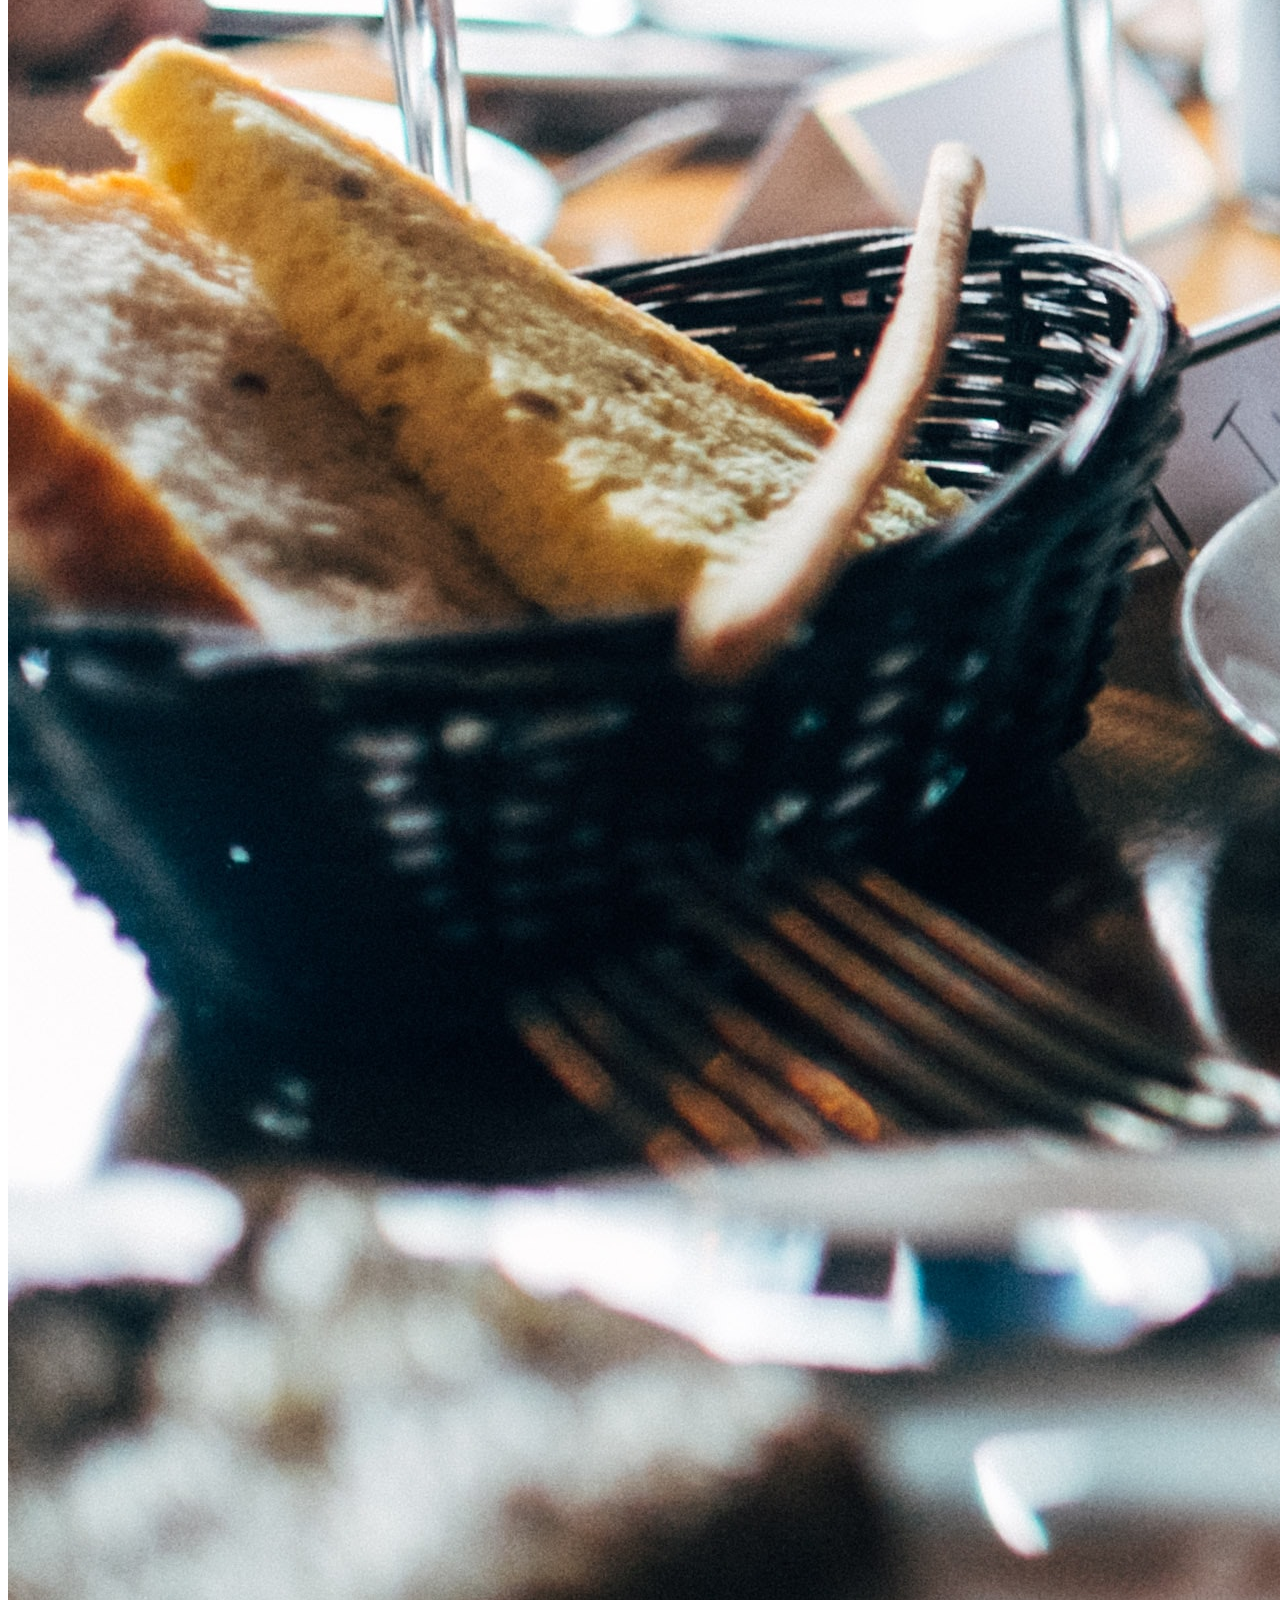
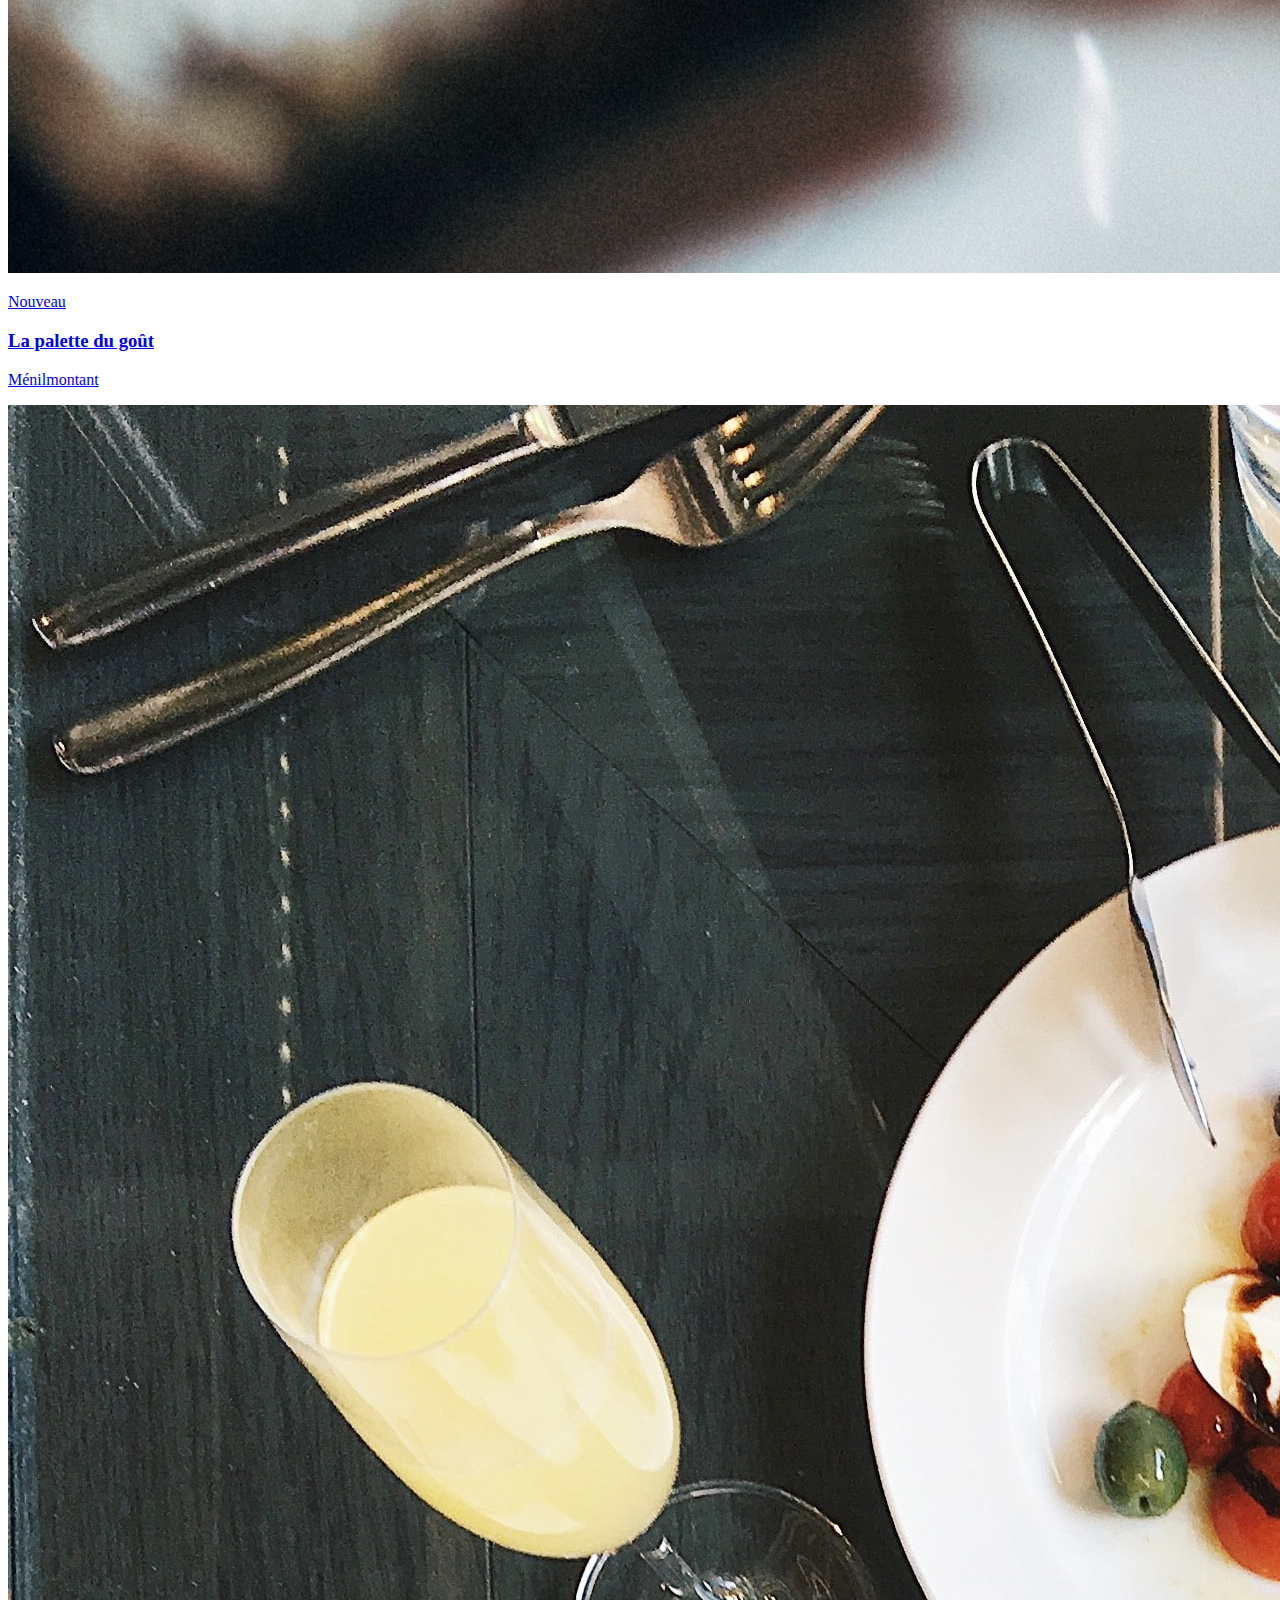
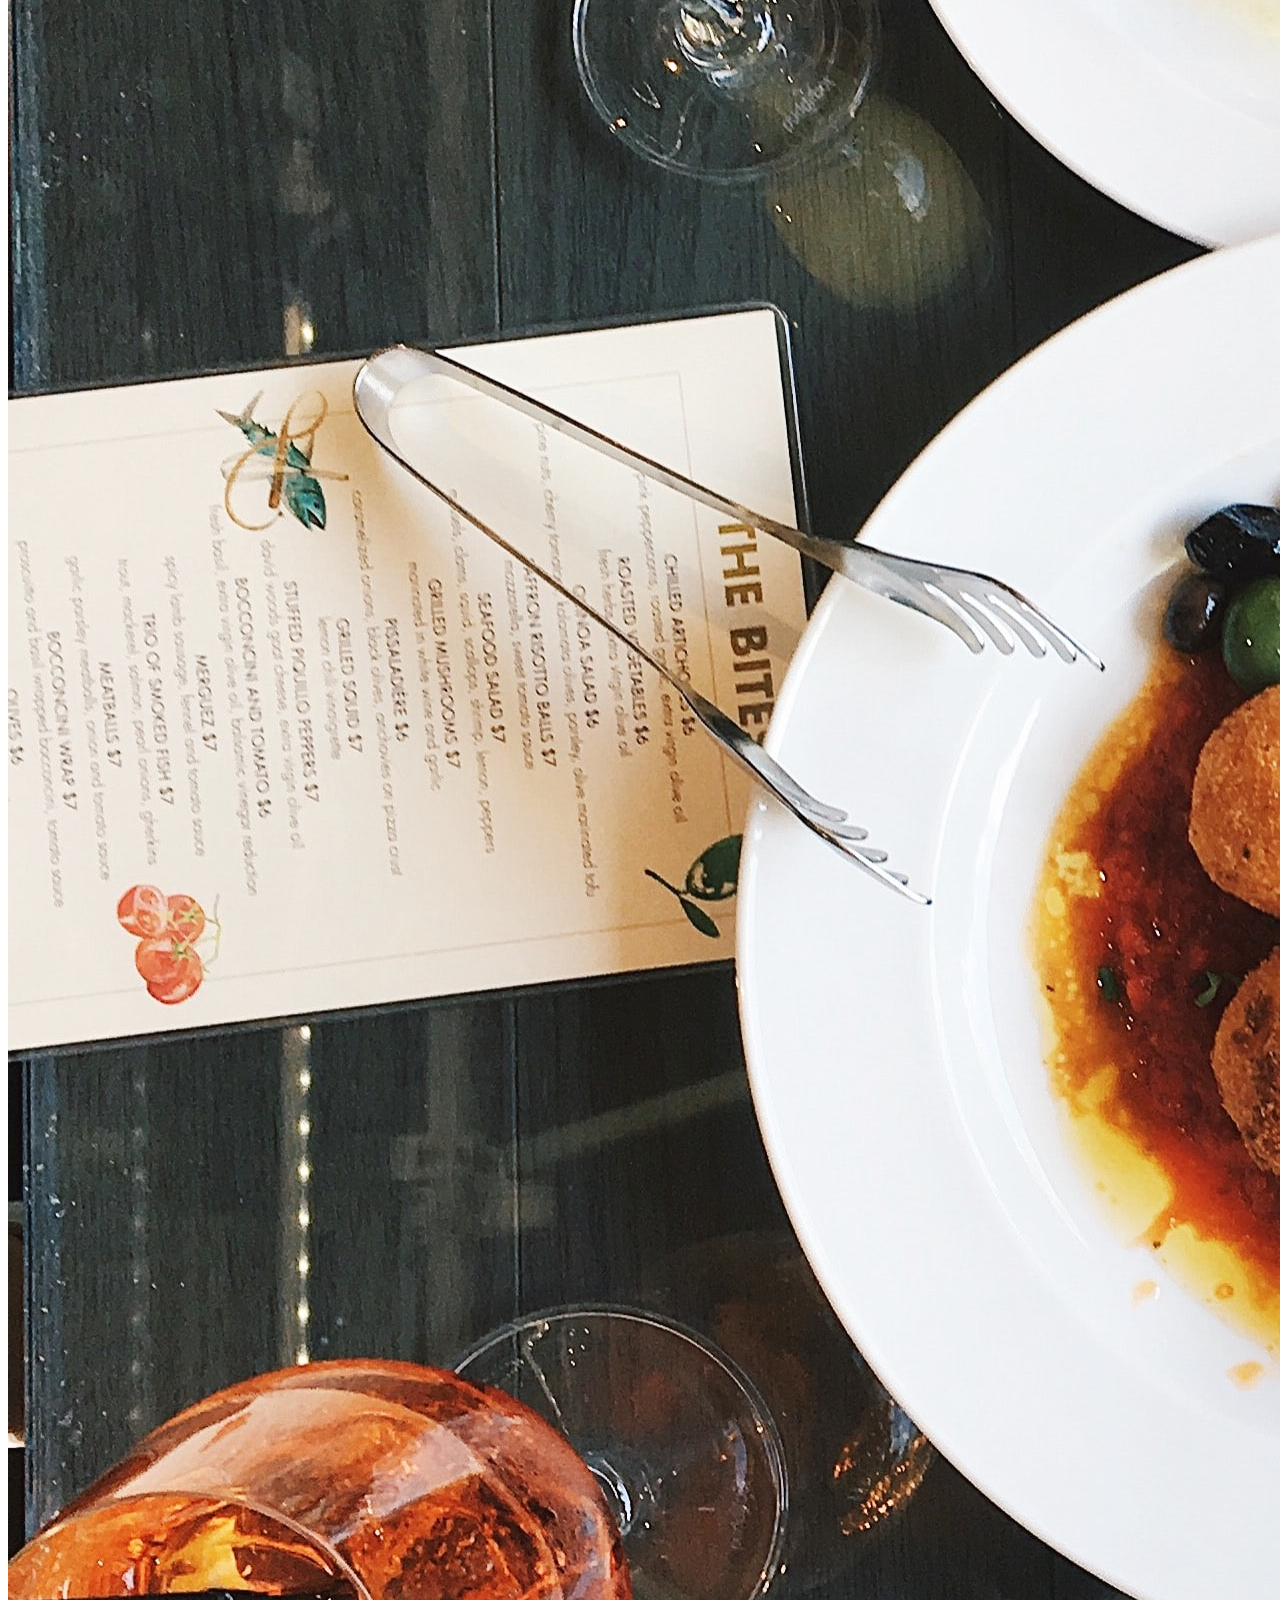
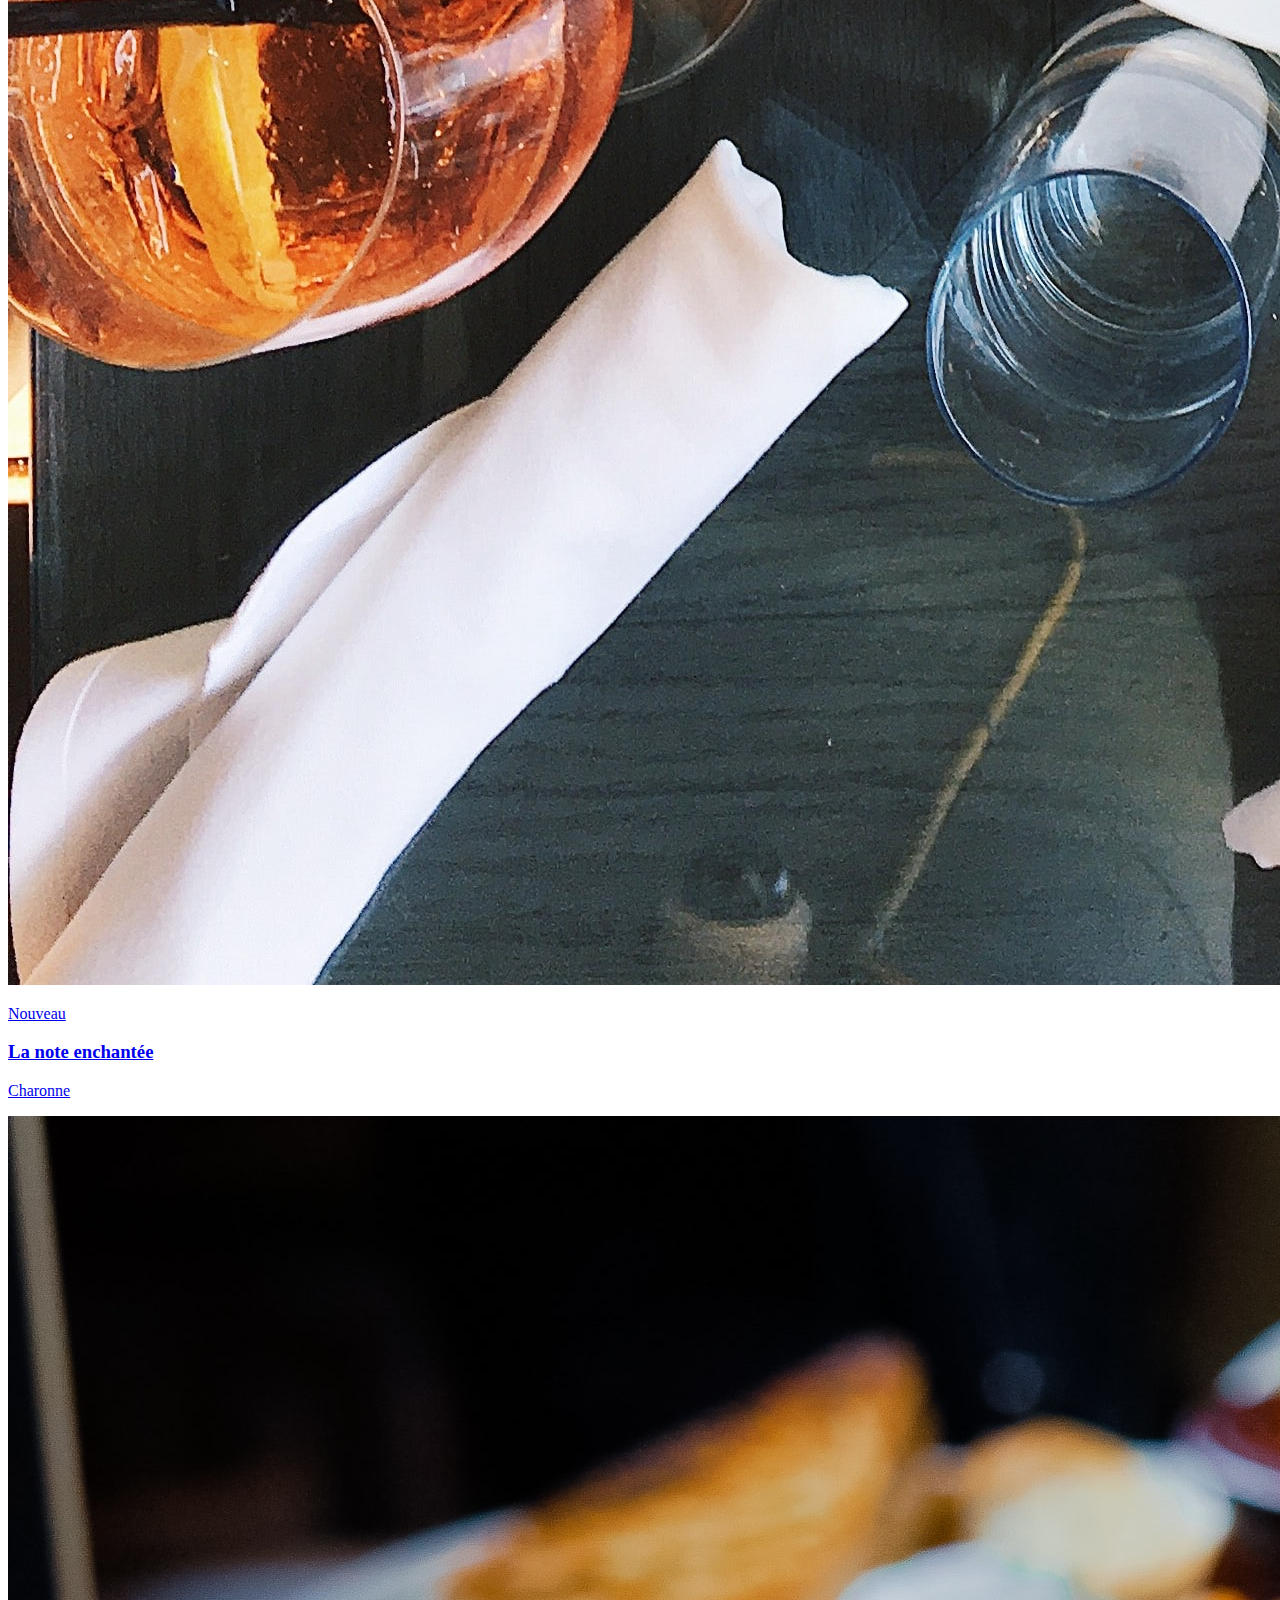
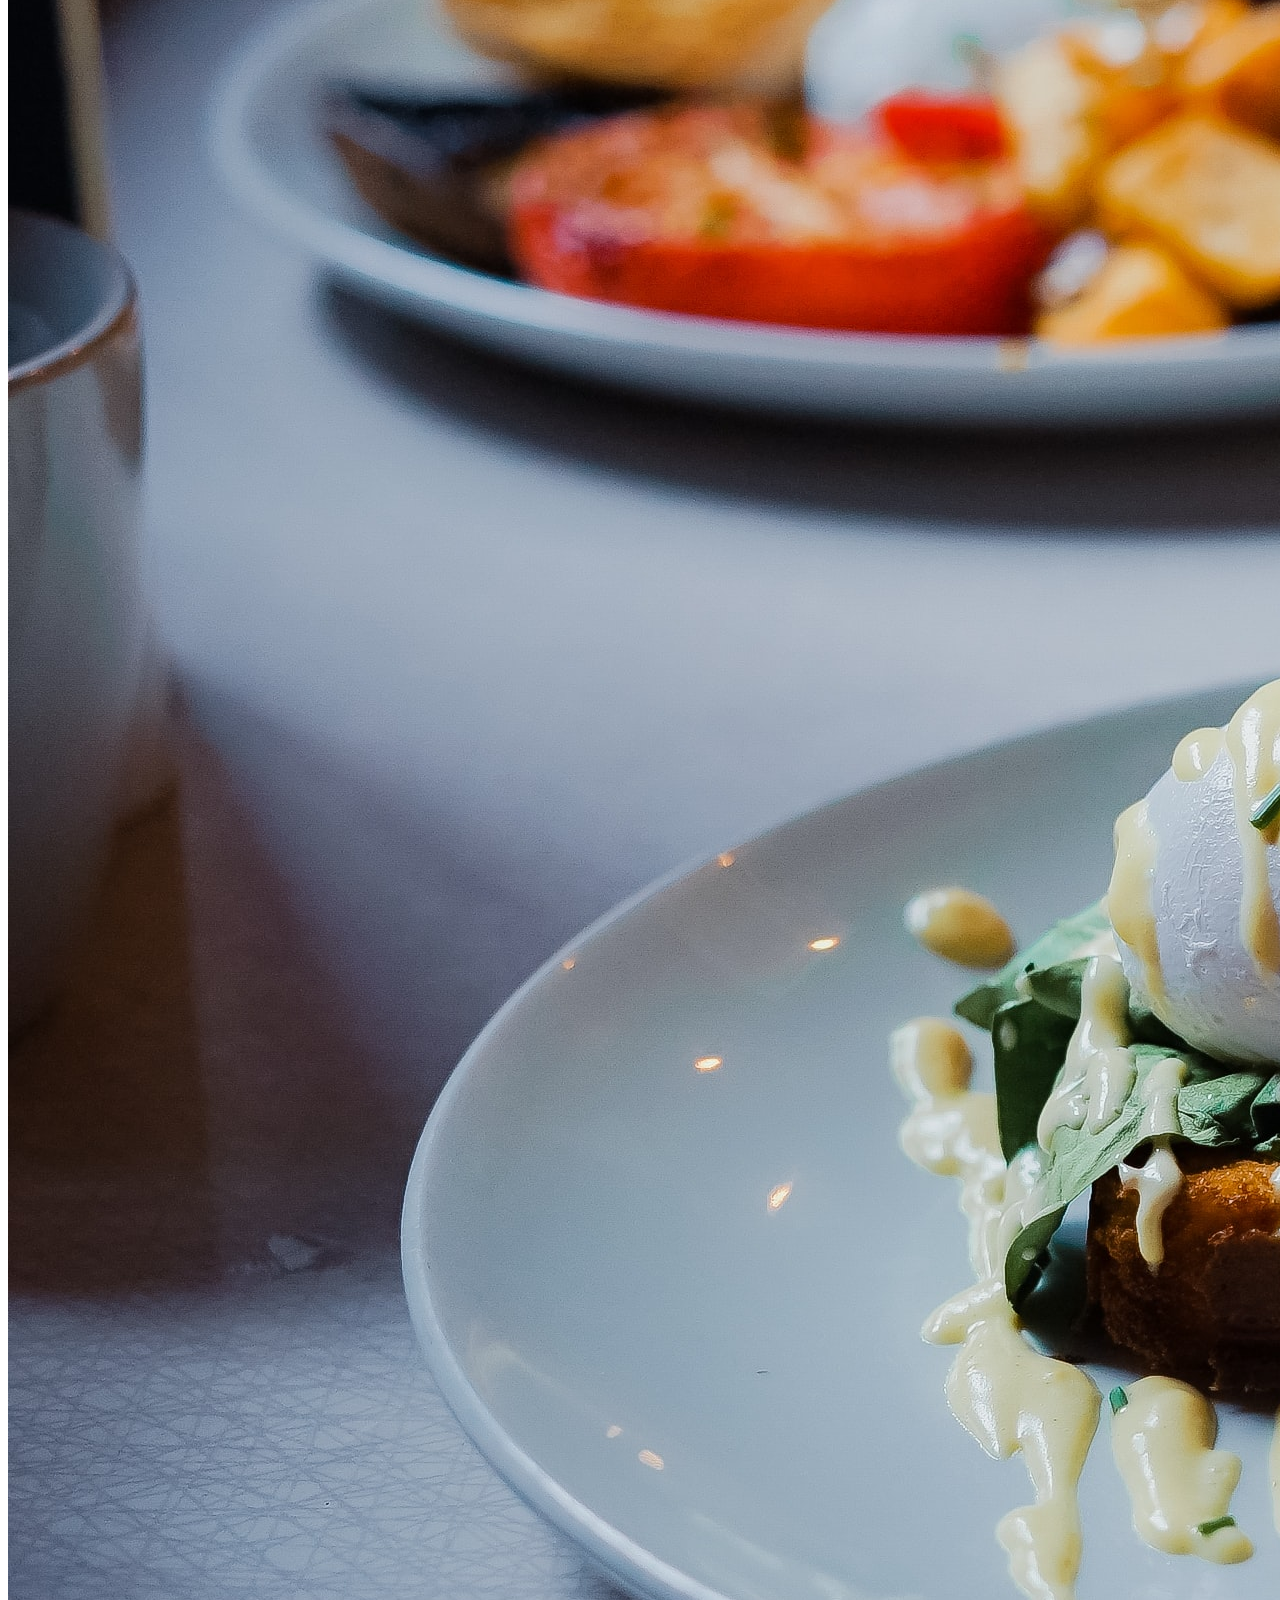
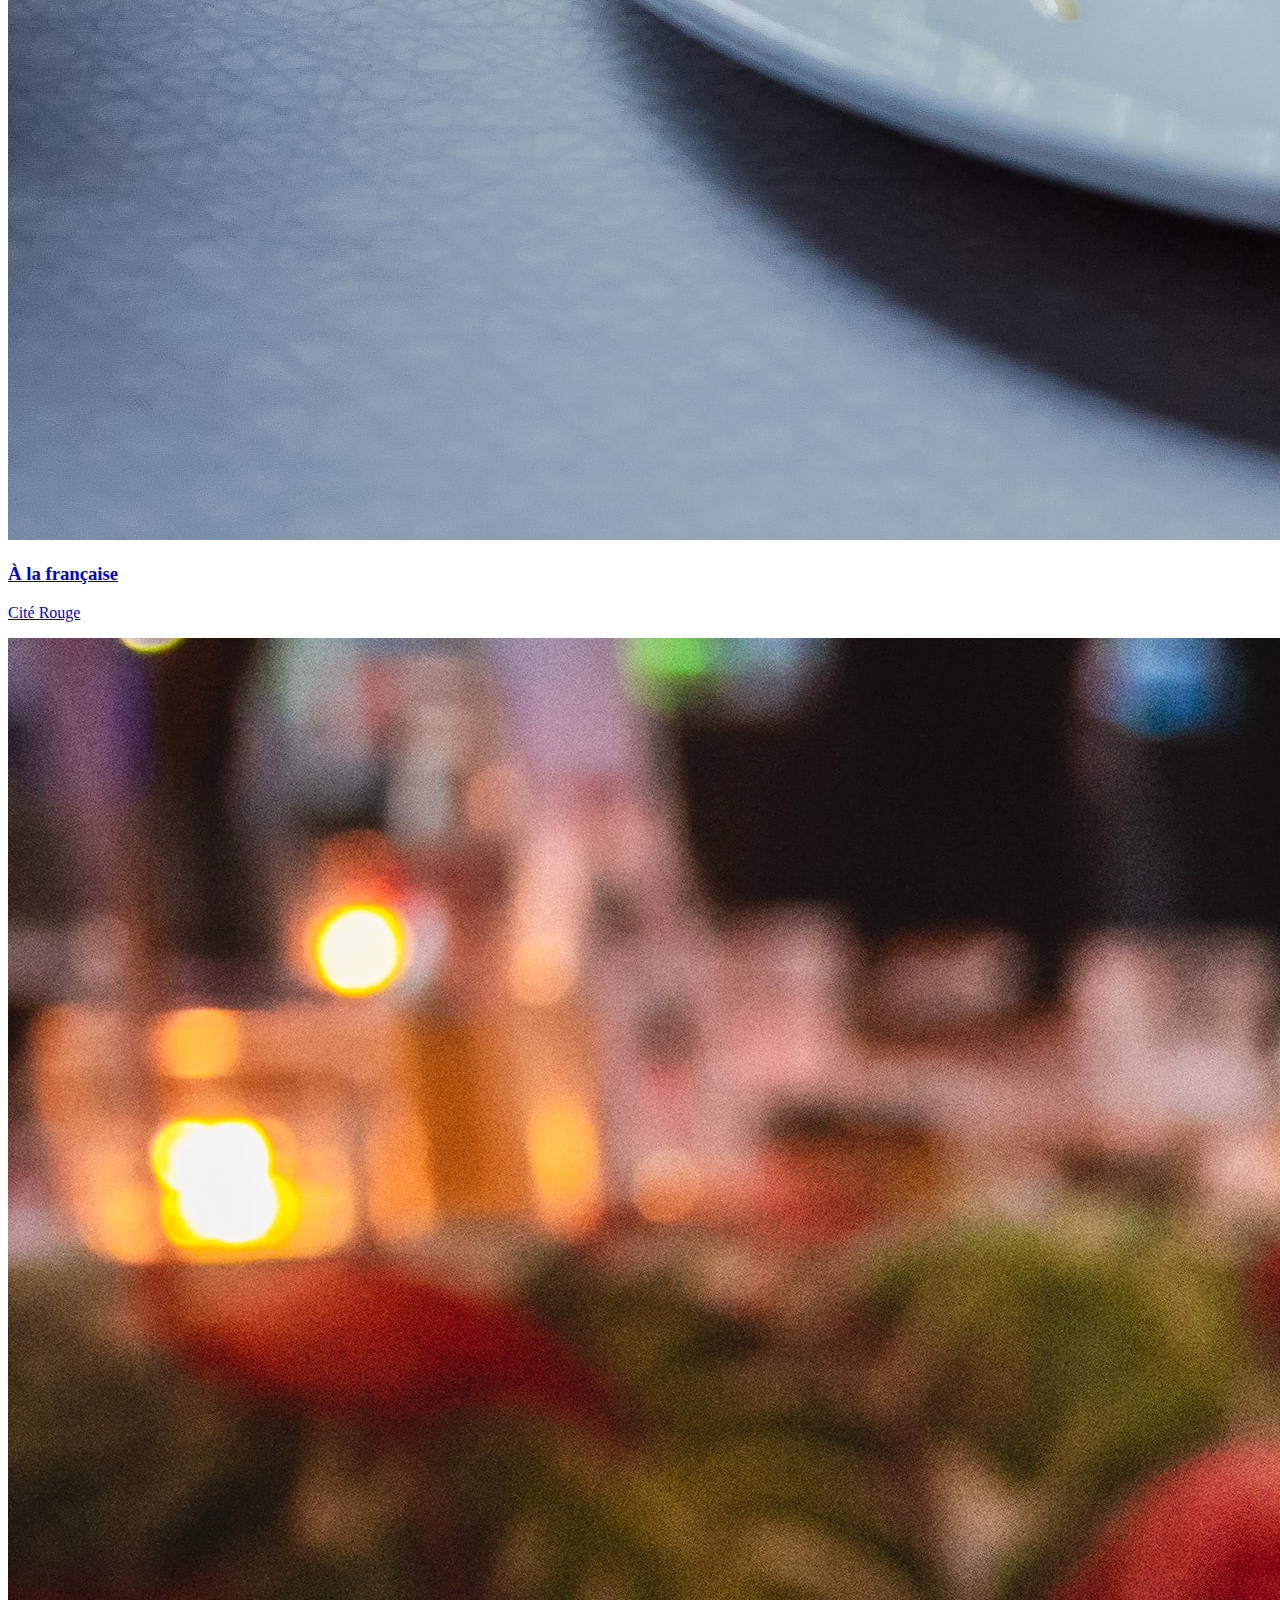
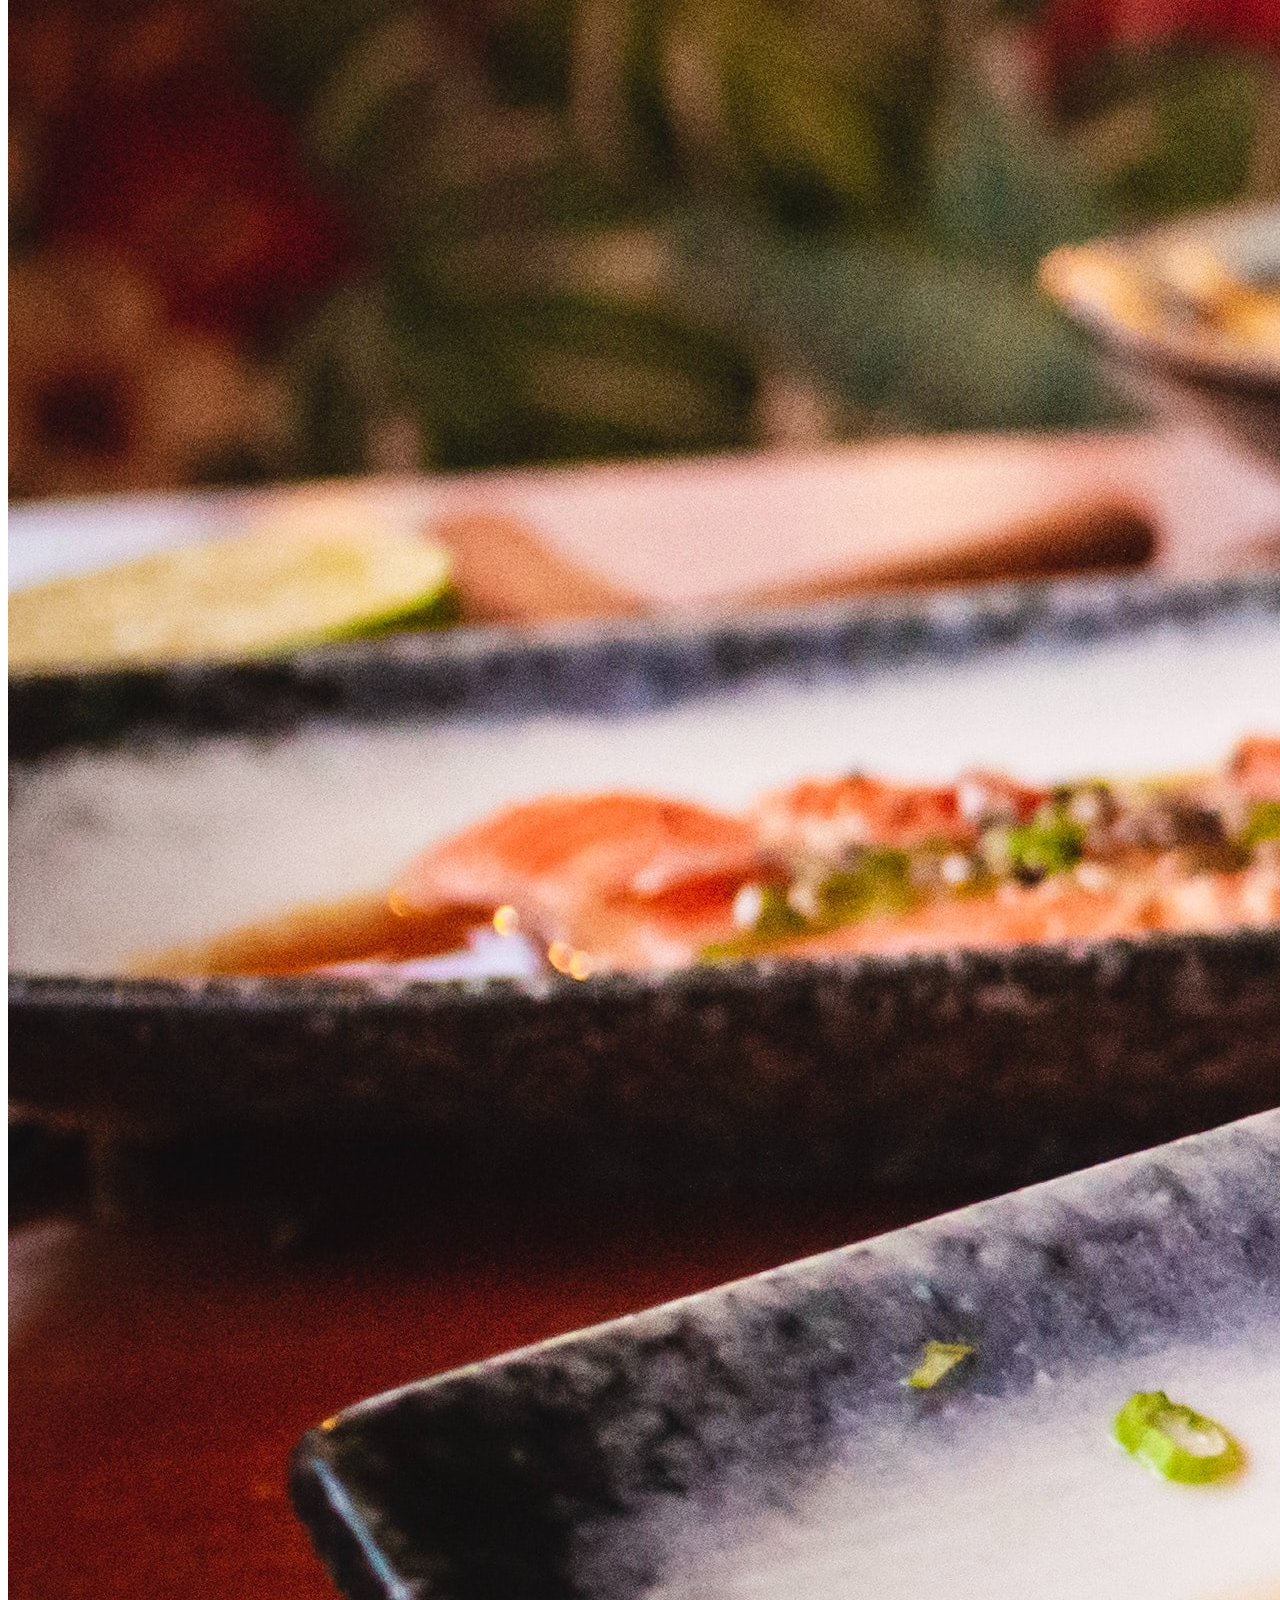
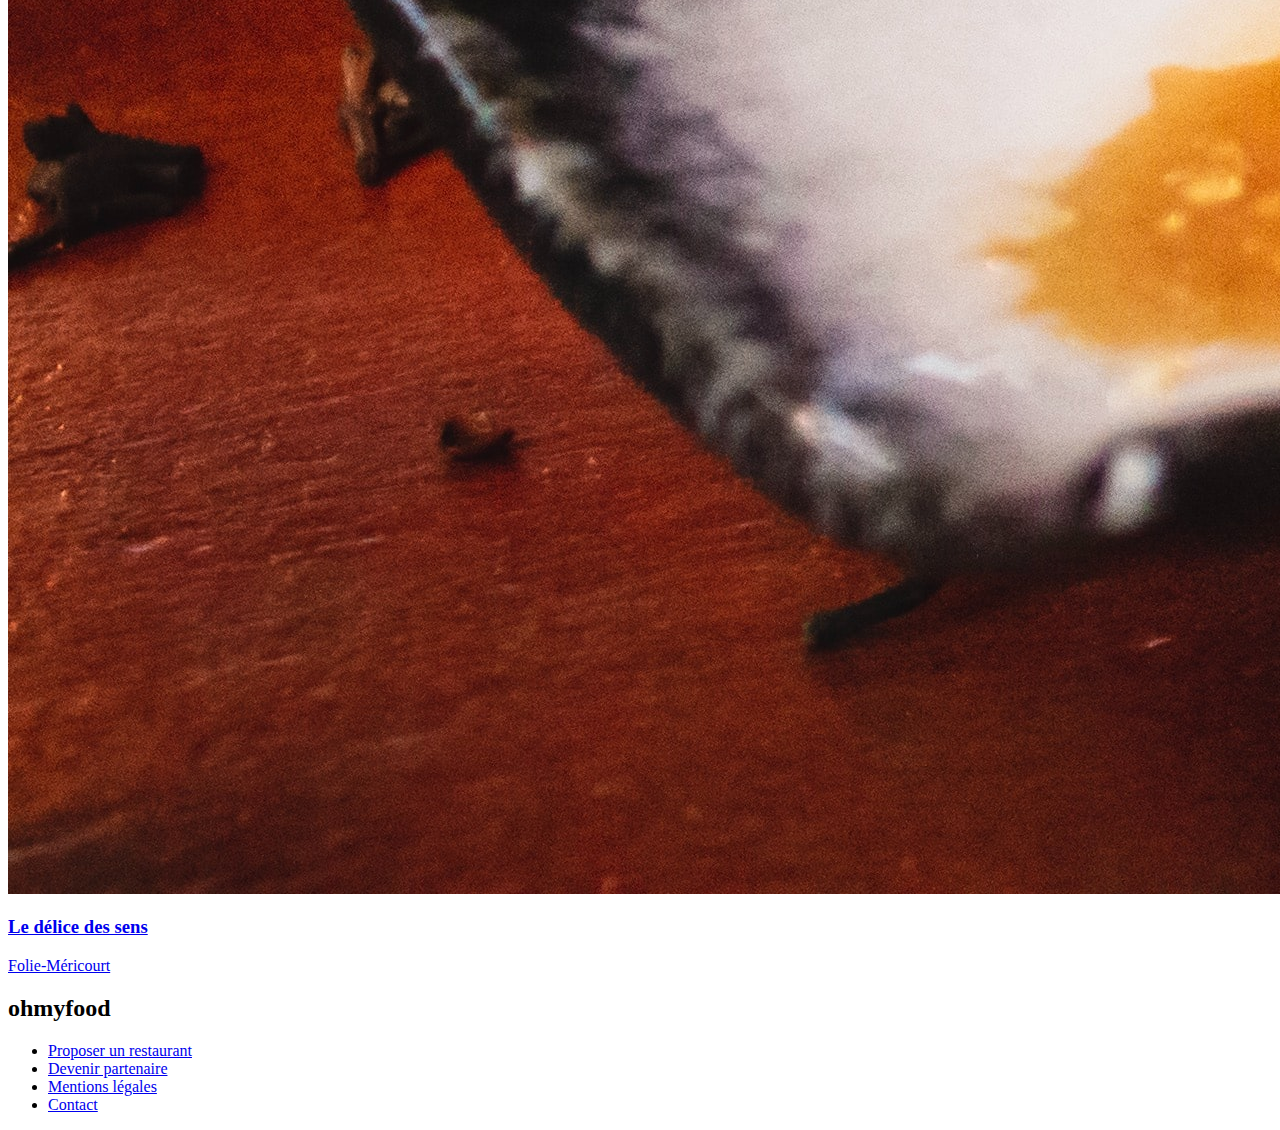
==== commit bbc8481b: "animation coeur" ====
--- a/index.html
+++ b/index.html
@@ -36,7 +36,7 @@
     </div>
 
 
-    <header class="conteneur-flex">
+    <header class="conteneur-flex bkg-white">
         <a href="index.html" class="logo">
             <h1 class=" titre">ohmyfood</h1>
         </a>
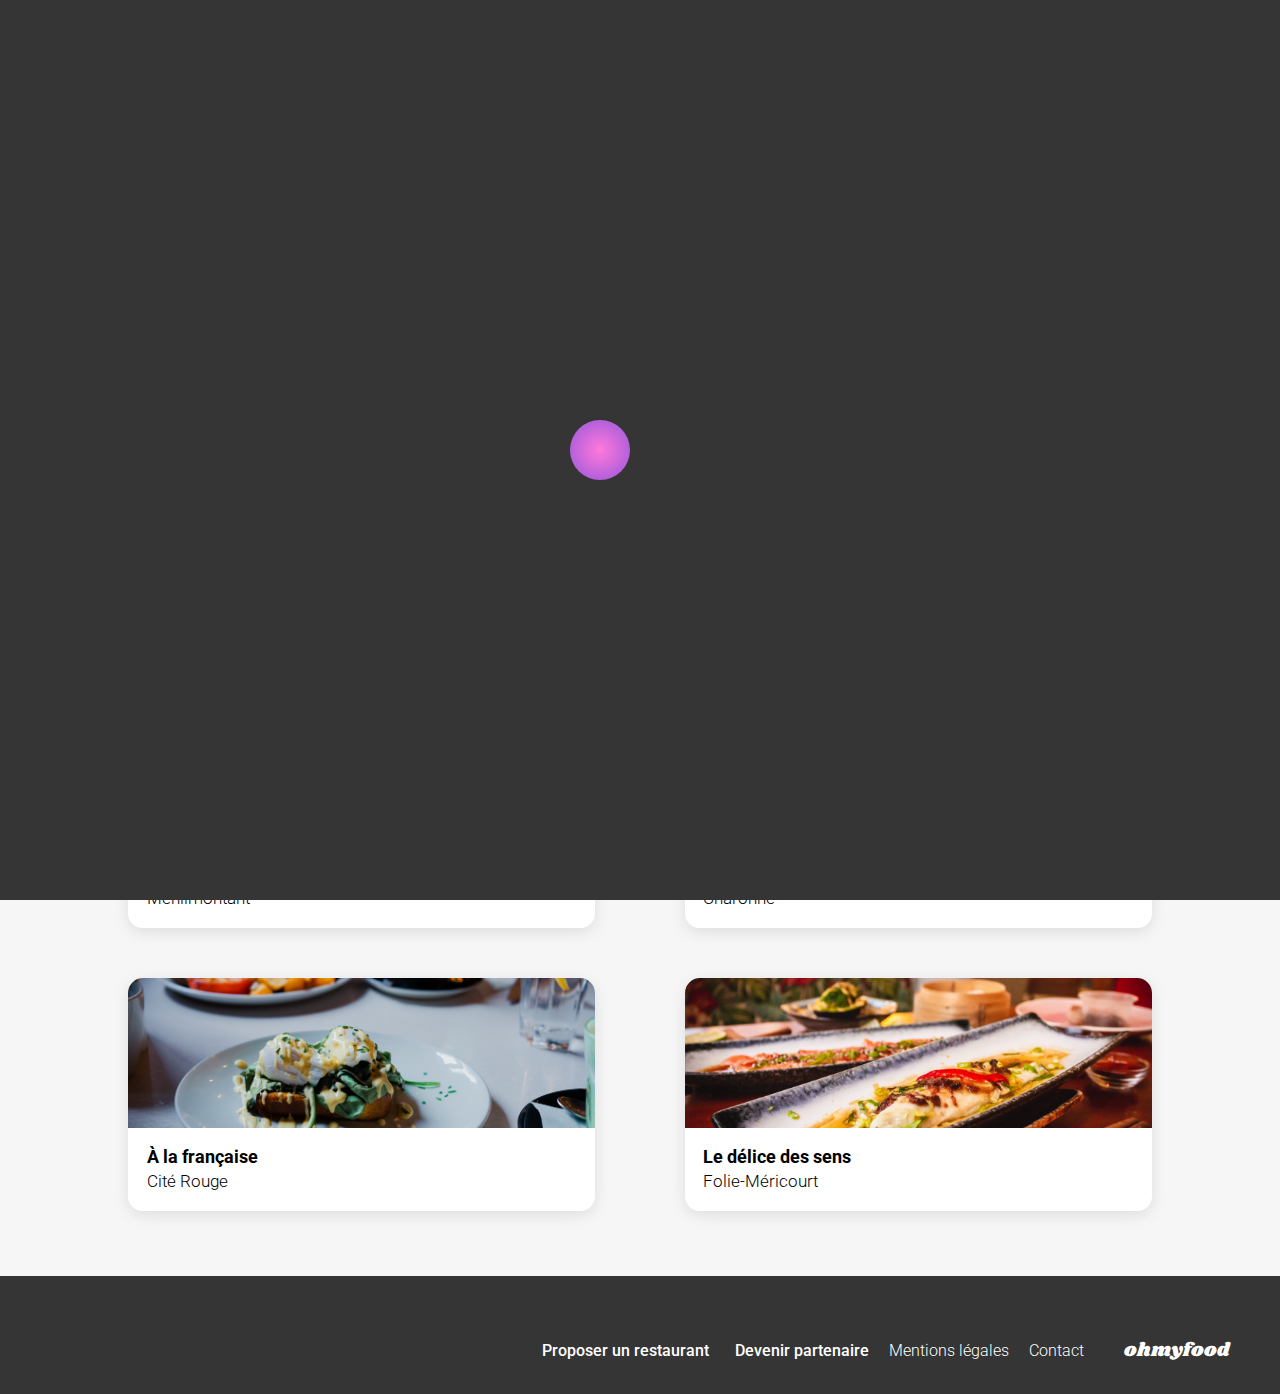
==== commit fdbec541: "ajout des alt et correction taille bannière" ====
--- a/index.html
+++ b/index.html
@@ -40,7 +40,7 @@
         <a href="index.html" class="logo">
             <h1 class=" titre">ohmyfood</h1>
         </a>
-        <div class="localisation conteneur-flex">
+        <div class="localisation conteneur-flex font-500">
             <i class="fa-solid fa-location-dot"></i>
             <p>Paris, Belleville</p>
         </div>
@@ -92,7 +92,7 @@
                 <article class="restaurant bkg-white">
                     <a href="restaurants/1-LaPaletteDuGout.html" class="contener">
                         <div class="card-image">
-                            <img src="assets/images/restaurants/jay-wennington-N_Y88TWmGwA-unsplash.jpg" alt=""
+                            <img src="assets/images/restaurants/LaPaletteDuGout.jpg" alt="assiette de restaurant gastronomique"
                                 class="restaurant-img">
                             <div class="tag-new conteneur-flex font-500">
                                 <p>Nouveau</p>
@@ -101,7 +101,7 @@
                         <div class="card-content conteneur-flex">
                             <div class="card-text">
                                 <h3 class="card-title">La palette du goût</h3>
-                                <p class="card-infos">Ménilmontant</p>
+                                <p class="card-infos font-300">Ménilmontant</p>
                             </div>
                             <div class="card-like">
                                 <i class="fa-regular fa-heart"></i>
@@ -114,7 +114,7 @@
                 <article class="restaurant bkg-white">
                     <a href="restaurants/2-LaNoteEnchantee.html" class="contener">
                         <div class="card-image">
-                            <img src="assets/images/restaurants/stil-u2Lp8tXIcjw-unsplash.jpg" alt=""
+                            <img src="assets/images/restaurants/LaNoteEnchantee.jpg" alt="assiette de restaurant gastronomique"
                                 class="restaurant-img">
                             <div class="tag-new conteneur-flex font-500">
                                 <p>Nouveau</p>
@@ -123,7 +123,7 @@
                         <div class="card-content conteneur-flex">
                             <div class="card-text">
                                 <h3 class="card-title">La note enchantée</h3>
-                                <p class="card-infos">Charonne</p>
+                                <p class="card-infos font-300">Charonne</p>
                             </div>
                             <div class="card-like">
                                 <i class="fa-regular fa-heart"></i>
@@ -136,13 +136,13 @@
                 <article class="restaurant bkg-white">
                     <a href="restaurants/3-ALaFrançaise.html" class="contener">
                         <div class="card-image">
-                            <img src="assets/images/restaurants/toa-heftiba-DQKerTsQwi0-unsplash.jpg" alt=""
+                            <img src="assets/images/restaurants/ALaFrancaise.jpg" alt="assiette de restaurant gastronomique"
                                 class="restaurant-img">
                         </div>
                         <div class="card-content conteneur-flex">
                             <div class="card-text">
                                 <h3 class="card-title">À la française</h3>
-                                <p class="card-infos">Cité Rouge</p>
+                                <p class="card-infos font-300">Cité Rouge</p>
                             </div>
                             <div class="card-like">
                                 <i class="fa-regular fa-heart"></i>
@@ -155,13 +155,13 @@
                 <article class="restaurant bkg-white">
                     <a href="restaurants/4-LeDeliceDesSens.html" class="contener">
                         <div class="card-image">
-                            <img src="assets/images/restaurants/louis-hansel-shotsoflouis-qNBGVyOCY8Q-unsplash.jpg"
-                                alt="" class="restaurant-img">
+                            <img src="assets/images/restaurants/LeDeliceDesSens.jpg"
+                                alt="assiette de restaurant gastronomique" class="restaurant-img">
                         </div>
                         <div class="card-content conteneur-flex">
                             <div class="card-text">
                                 <h3 class="card-title">Le délice des sens</h3>
-                                <p class="card-infos">Folie-Méricourt</p>
+                                <p class="card-infos font-300">Folie-Méricourt</p>
                             </div>
                             <div class="card-like">
                                 <i class="fa-regular fa-heart"></i>
--- a/assets/accueil.css
+++ b/assets/accueil.css
@@ -0,0 +1,580 @@
+@charset "UTF-8";
+/* ---------- [ RESET ] */
+html, body, div, span, applet, object, iframe,
+h1, h2, h3, h4, h5, h6, p, blockquote, pre, a,
+abbr, acronym, address, big, cite, code, del, dfn, em, img, ins, kbd, q, s,
+samp, small, strike, strong, sub, sup, tt, var, dl, dt, dd, ol, ul, li,
+fieldset, form, label, legend, table, caption, tbody, tfoot, thead, tr, th, td, input, button {
+  margin: 0;
+  padding: 0;
+  border: 0;
+  outline: 0;
+  font-weight: inherit;
+  font-style: inherit;
+  font-family: inherit;
+  vertical-align: baseline;
+}
+
+ol,
+ul {
+  list-style: none;
+}
+
+table {
+  border-collapse: separate;
+  border-spacing: 0;
+  vertical-align: middle;
+}
+
+caption,
+th,
+td {
+  text-align: left;
+  font-weight: normal;
+  vertical-align: middle;
+}
+
+a {
+  text-decoration: none;
+}
+
+a img {
+  border: none;
+}
+
+article, aside, canvas, details, figcaption, figure, footer,
+header, hgroup, menu, nav, section, summary, main {
+  margin: 0;
+  padding: 0;
+  border: 0;
+  outline: 0;
+  display: block;
+}
+
+audio, canvas, video {
+  display: inline-block;
+}
+
+audio:not([controls]),
+[hidden] {
+  display: none;
+}
+
+
+@keyframes pac-top {
+  0% {
+    transform: rotate(0);
+  }
+  50% {
+    transform: rotate(-30deg);
+  }
+  100% {
+    transform: rotate(0);
+  }
+}
+@keyframes pac-bot {
+  0% {
+    transform: rotate(0);
+  }
+  50% {
+    transform: rotate(30deg);
+  }
+  100% {
+    transform: rotate(0);
+  }
+}
+@keyframes icone1 {
+  0% {
+    transform: translate(0, 0) scale(1);
+  }
+  33.33% {
+    transform: translate(-24px, 0) scale(0.5);
+  }
+  66.67%, 100% {
+    transform: translate(-24px, 0) scale(0);
+  }
+}
+@keyframes icone2 {
+  0% {
+    transform: translate(0, 0) scale(1);
+  }
+  33.33% {
+    transform: translate(-24px, 0) scale(1);
+  }
+  66.67% {
+    transform: translate(-48px, 0) scale(1);
+  }
+  100% {
+    transform: translate(-72px, 0) scale(0);
+  }
+}
+@keyframes icone3 {
+  0% {
+    transform: translate(0, 0) scale(1);
+  }
+  33.33% {
+    transform: translate(-24px, 0) scale(1);
+  }
+  66.67% {
+    transform: translate(-48px, 0) scale(1);
+  }
+  100% {
+    transform: translate(-72px, 0) scale(1);
+  }
+}
+@keyframes icone4 {
+  0% {
+    transform: translate(0, 0) scale(0.5);
+  }
+  33.33% {
+    transform: translate(-24px, 0) scale(1);
+  }
+  66.67% {
+    transform: translate(-48px, 0) scale(1);
+  }
+  100% {
+    transform: translate(-72px, 0) scale(1);
+  }
+}
+@keyframes icone5 {
+  0% {
+    transform: translate(0, 0) scale(0);
+  }
+  33.33% {
+    transform: translate(-24px, 0) scale(0);
+  }
+  66.67% {
+    transform: translate(-48px, 0) scale(0.5);
+  }
+  100% {
+    transform: translate(-72px, 0) scale(1);
+  }
+}
+@keyframes loader-transition {
+  100% {
+    transform: translateY(-3000px);
+  }
+}
+@keyframes apparition {
+  0% {
+    opacity: 0;
+  }
+  100% {
+    opacity: 1;
+  }
+}
+:root {
+  --purple-color: #9356DC;
+  --pink-color: #FF79DA;
+  --purple-light-color: rgb(176, 116, 225);
+  --pink-light-color: rgb(228, 132, 224);
+  --grey-tiny: #7E7E7E;
+  --grey-2: #EAEAEA;
+  --grey-dark: #353535;
+  --grey-bkg: #f6f6f6;
+  --black-bkg: #141414;
+  --green-color: #99E2D0;
+  --green-text-color: #008766;
+  --box-shadox-card: 0px 4px 15px 0px rgba(0, 0, 0, 0.1);
+  --gradient-normal: linear-gradient(var(--pink-color), var(--purple-color));
+  --gradient-hover: linear-gradient(var(--pink-light-color), var(--purple-light-color));
+}
+
+/********* Général **********/
+* {
+  font-family: "Roboto", sans-serif;
+  box-sizing: border-box;
+}
+
+body {
+  background-color: var(--black-bkg);
+}
+
+main {
+  background-color: var(--grey-bkg);
+}
+
+.titre {
+  font-family: "Shrikhand", sans-serif;
+}
+
+a {
+  display: inline-block;
+  color: #000;
+}
+
+.conteneur-flex {
+  display: flex;
+}
+
+.font-500 {
+  font-weight: 500;
+}
+
+.font-300 {
+  font-weight: 300;
+}
+
+.bkg-white {
+  background-color: white;
+}
+
+/******** logo/header *********/
+header {
+  flex-direction: column;
+}
+header .logo {
+  width: 100%;
+  text-align: center;
+  padding: 0.6rem 0;
+}
+header .logo .titre {
+  font-size: 1.9rem;
+}
+
+/****** images des restaurants ******/
+.contener {
+  width: 100%;
+}
+
+.restaurant-img {
+  object-fit: cover;
+  width: 100%;
+  height: 150px;
+}
+
+/****** boutons ******/
+.btn {
+  background: var(--gradient-normal);
+  box-shadow: 0px 4px 10px 0px rgba(0, 0, 0, 0.25);
+  border-radius: 1.6rem;
+  padding: 0.8rem 1.2rem;
+  color: white;
+  cursor: pointer;
+  font-size: 1rem;
+}
+.btn:hover {
+  background: var(--gradient-hover);
+  box-shadow: 0px 4px 15px 0px rgba(0, 0, 0, 0.35);
+  cursor: pointer;
+}
+
+/****** animation des coeurs ******/
+.card-like {
+  width: 2.2rem;
+  text-align: center;
+  position: relative;
+}
+.card-like .fa-heart {
+  font-size: 1.6rem;
+  cursor: pointer;
+}
+.card-like .fa-solid {
+  position: absolute;
+  top: 0;
+  left: 0;
+  bottom: 0;
+  right: 0;
+  opacity: 0;
+  background: linear-gradient(var(--purple-color), var(--pink-color));
+  background-clip: text;
+  color: transparent;
+  -webkit-background-clip: text;
+  -webkit-text-fill-color: transparent;
+  transition: all;
+  transform-origin: center bottom;
+  transition: opacity 0.3s ease-in;
+}
+.card-like .fa-regular {
+  color: #353535;
+  transition: all;
+  opacity: 1;
+  transform-origin: center bottom;
+  transition: opacity 0.3s ease-in;
+}
+.card-like:hover .fa-regular {
+  opacity: 0;
+}
+.card-like:hover .fa-solid {
+  opacity: 1;
+}
+
+/******* Footer ********/
+footer {
+  padding: 22px 25px;
+  background-color: var(--grey-dark);
+  flex-direction: column;
+  gap: 1rem;
+}
+footer .titre,
+footer i,
+footer a {
+  color: white;
+}
+footer .titre {
+  font-size: 1.2rem;
+}
+footer ul {
+  flex-direction: column;
+  gap: 0.45rem;
+}
+footer ul li {
+  align-items: center;
+}
+footer .icone-footer {
+  width: 1.6rem;
+  padding-right: 1rem;
+}
+
+/* Le code ci-dessous correspond à la version responsive uniquement */
+/****** Media queries ***********/
+/* Large devices (desktop) */
+@media (min-width: 1024px) {
+  header .logo {
+    padding: 1.4rem 0;
+  }
+  footer {
+    flex-direction: row;
+    justify-content: flex-end;
+    padding: 60px 50px 30px 25px;
+    gap: 2.5rem;
+  }
+  footer h2 {
+    order: 2;
+  }
+  footer ul {
+    flex-direction: row;
+    order: 1;
+    gap: 20px;
+  }
+  footer .icone-footer {
+    width: auto;
+    padding-right: 0.4rem;
+  }
+}
+/********* Loader **********/
+.loader-wrapper {
+  height: 100%;
+  width: 100%;
+  background-color: var(--grey-dark);
+  position: fixed;
+  display: flex;
+  justify-content: center;
+  align-items: center;
+  z-index: 3;
+  color: white;
+  animation: loader-transition 1s linear 3s forwards;
+}
+.loader-wrapper .pacmans {
+  display: flex;
+  flex-direction: column;
+  z-index: 2;
+}
+.loader-wrapper .pacmans .pacman1, .loader-wrapper .pacmans .pacman2 {
+  width: 60px;
+  height: 30px;
+}
+.loader-wrapper .pacmans .pacman1 {
+  border-radius: 100px 100px 0 0;
+  animation: pac-top 0.6s linear infinite;
+  transform-origin: center bottom;
+  background: radial-gradient(ellipse at bottom, rgb(255, 121, 218) 0%, rgb(147, 86, 220) 100%);
+}
+.loader-wrapper .pacmans .pacman2 {
+  border-radius: 0 0 100px 100px;
+  animation: pac-bot 0.6s linear infinite;
+  transform-origin: center top;
+  background: radial-gradient(ellipse at top, rgb(255, 121, 218) 0%, rgb(147, 86, 220) 100%);
+}
+.loader-wrapper .icones {
+  display: flex;
+  gap: 20px;
+}
+.loader-wrapper .icones .icone:nth-child(1) {
+  animation: icone1 1.2s infinite;
+}
+.loader-wrapper .icones .icone:nth-child(2) {
+  animation: icone2 1.2s infinite;
+}
+.loader-wrapper .icones .icone:nth-child(3) {
+  animation: icone3 1.2s infinite;
+}
+.loader-wrapper .icones .icone:nth-child(4) {
+  animation: icone4 1.2s infinite;
+}
+.loader-wrapper .icones .icone:nth-child(5) {
+  animation: icone5 1.2s infinite;
+}
+
+/****** Général *******/
+section {
+  padding-top: 40px;
+  padding-bottom: 65px;
+  padding-left: 4vw;
+  padding-right: 4vw;
+}
+
+.sous-titre {
+  font-size: 1.5rem;
+  font-weight: 700;
+}
+
+.fonctionnement h2, .restaurants h2 {
+  margin-bottom: 20px;
+}
+
+/******** logo/header *********/
+header .logo {
+  z-index: 2;
+  box-shadow: 0px 2px 4px 0px rgba(0, 0, 0, 0.15);
+}
+header .localisation {
+  width: 100%;
+  justify-content: center;
+  padding: 15px 0;
+  background-color: var(--grey-2);
+  color: var(--grey-dark);
+}
+header .localisation i {
+  padding-right: 17px;
+}
+
+/***** partie Infos *****/
+.infos {
+  flex-direction: column;
+  align-items: center;
+  text-align: center;
+}
+.infos .sous-titre {
+  padding-bottom: 1.2rem;
+}
+.infos p {
+  padding-bottom: 1.7rem;
+}
+
+/***** partie Fonctionnement *****/
+.fonctionnement .list-etapes {
+  flex-direction: column;
+  gap: 1.5rem;
+}
+.fonctionnement .list-etapes li {
+  align-items: center;
+}
+.fonctionnement .numero {
+  height: 1.5rem;
+  width: 1.5rem;
+  border-radius: 1rem;
+  background-color: var(--purple-color);
+  align-items: center;
+  z-index: 2;
+}
+.fonctionnement .numero p {
+  color: white;
+  width: 1.5rem;
+  font-size: 0.9rem;
+  text-align: center;
+}
+.fonctionnement .etape {
+  align-items: center;
+  border-radius: 20px;
+  box-shadow: var(--box-shadox-card);
+  width: 100%;
+  position: relative;
+  left: -0.7rem;
+  margin-right: -0.7rem;
+  height: 72px;
+  padding-right: 1rem;
+}
+.fonctionnement i {
+  color: var(--grey-tiny);
+  width: 3.4rem;
+  text-align: center;
+  padding-left: 0.6rem;
+}
+.fonctionnement i.color-purple {
+  color: var(--purple-color);
+}
+
+/***** partie liste des restaurants *****/
+.restaurants .conteneur-grid {
+  display: grid;
+  grid-template-columns: 1fr;
+  gap: 1.2rem;
+}
+.restaurants .restaurant {
+  border-radius: 0.9rem;
+  box-shadow: var(--box-shadox-card);
+}
+.restaurants .restaurant .card-content {
+  justify-content: space-between;
+  align-items: center;
+  padding: 15px 7.5% 20px 4%;
+}
+.restaurants .restaurant .card-image {
+  position: relative;
+}
+.restaurants .restaurant .card-image img {
+  border-radius: 15px 15px 0 0;
+}
+.restaurants .restaurant .card-image .tag-new {
+  background-color: var(--green-color);
+  color: var(--green-text-color);
+  font-size: 0.9rem;
+  border-radius: 0.13rem;
+  z-index: 2;
+  position: absolute;
+  top: 7%;
+  right: 3.5%;
+  box-shadow: var(--box-shadox-card);
+  min-width: 80px;
+  min-height: 29px;
+  justify-content: center;
+  align-items: center;
+}
+.restaurants .restaurant .card-image .tag-new p {
+  padding: 0.1rem 0.3rem;
+}
+.restaurants .restaurant .card-title {
+  font-size: 1.1rem;
+  font-weight: 700;
+  margin-bottom: 0.3rem;
+}
+.restaurants .restaurant .card-infos {
+  font-size: 1.05rem;
+}
+
+/* Le code ci-dessous correspond à la version responsive uniquement */
+/****** Media queries ***********/
+/* Medium devices (tablets) */
+@media (min-width: 768px) {
+  .fonctionnement .list-etapes {
+    flex-direction: row;
+  }
+  .fonctionnement .list-etapes li {
+    flex: 1;
+  }
+  .fonctionnement .etape {
+    padding-right: 2rem;
+  }
+  .restaurants .conteneur-grid {
+    grid-template-columns: 1fr 1fr;
+    column-gap: 7vw;
+    row-gap: 50px;
+  }
+}
+/* Large devices (desktop) */
+@media (min-width: 1024px) {
+  header .logo {
+    box-shadow: none;
+  }
+  main {
+    max-width: 1440px;
+    margin: auto;
+  }
+  section {
+    padding-left: 10vw;
+    padding-right: 10vw;
+  }
+}
+
+/*# sourceMappingURL=accueil.css.map */
